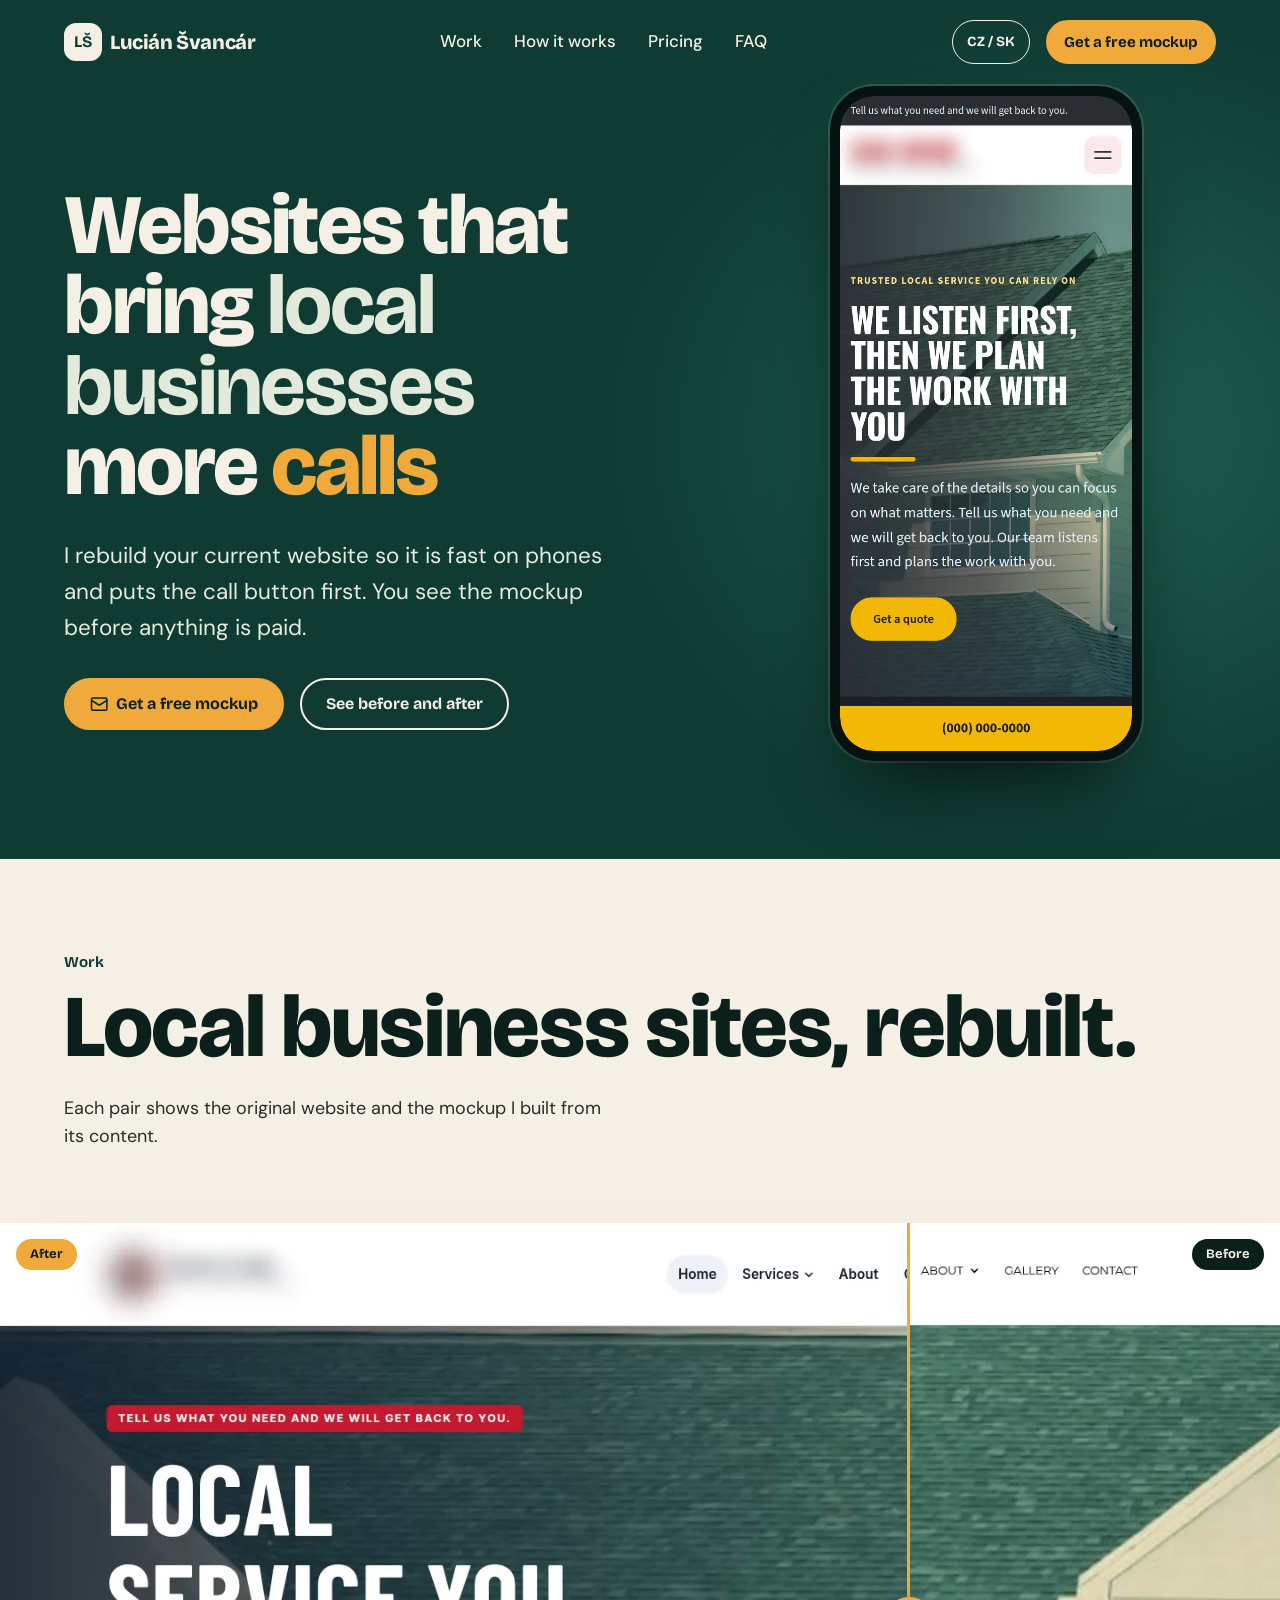
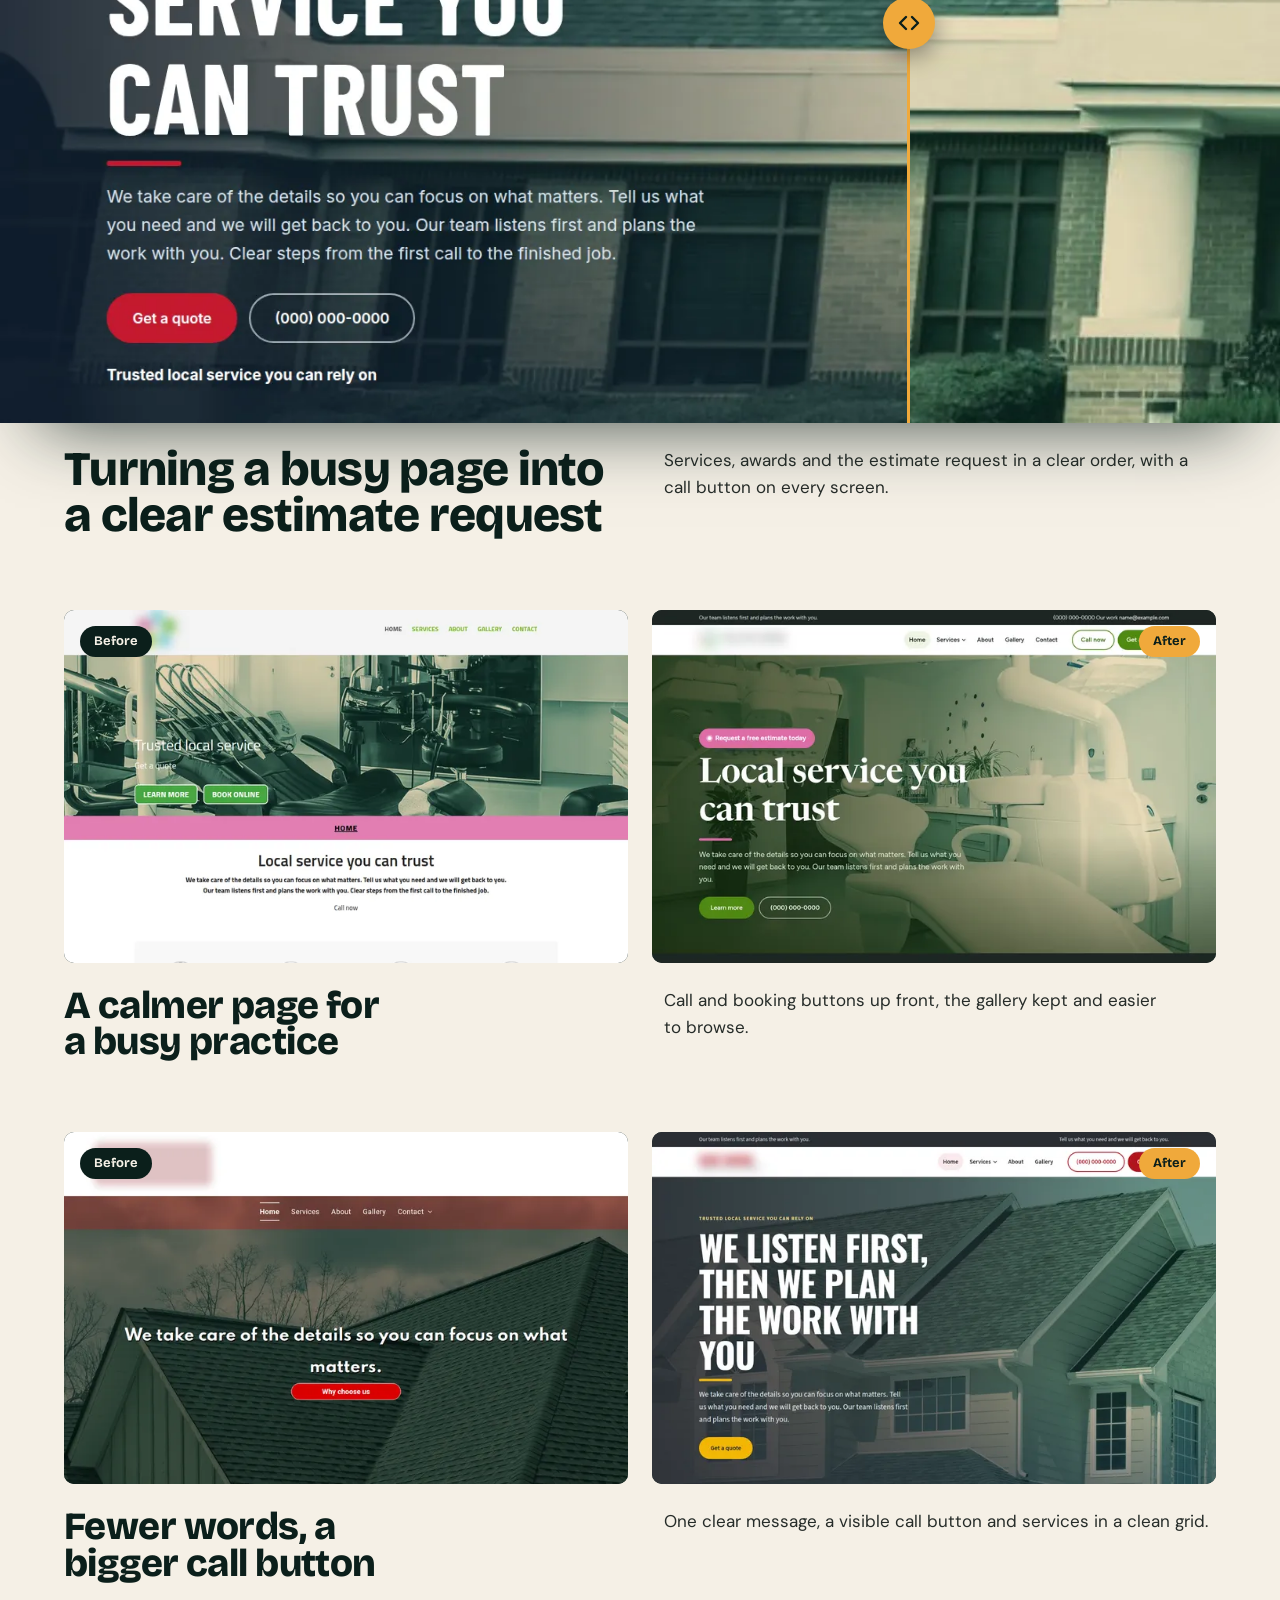
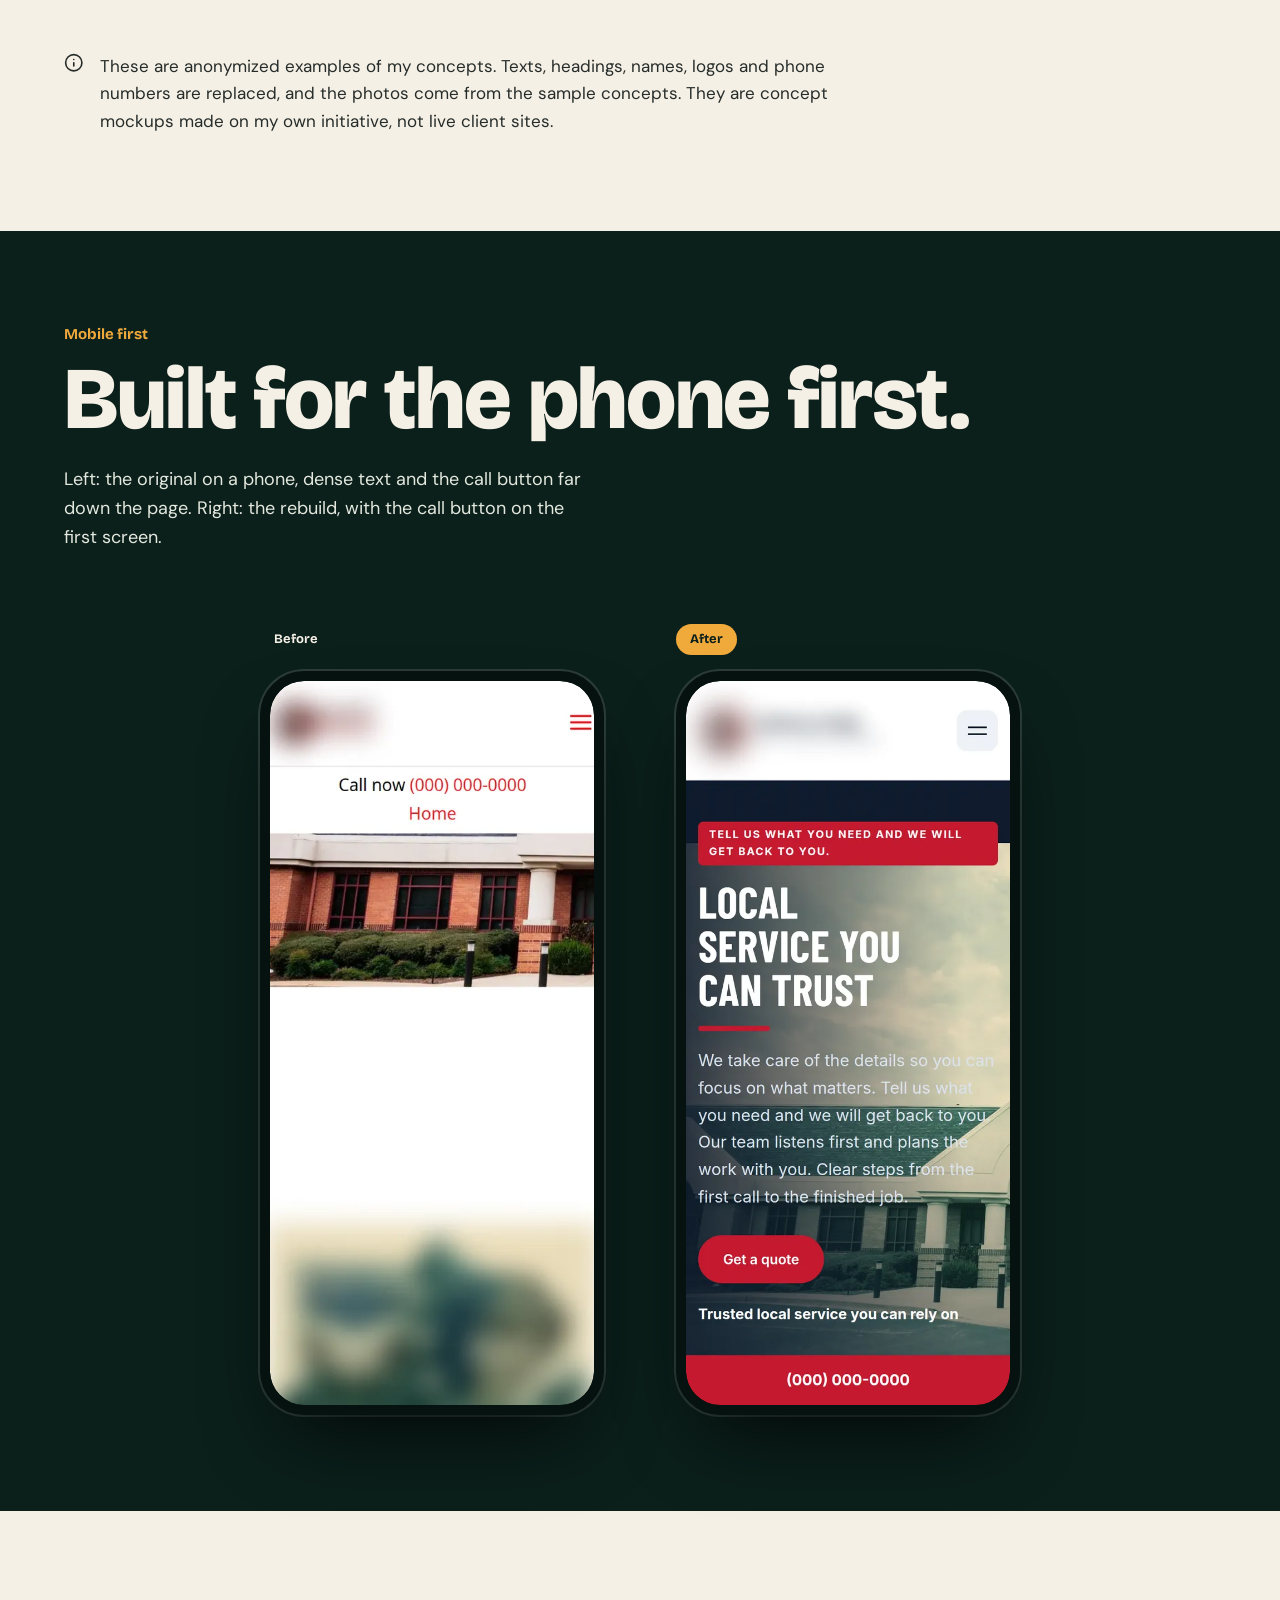
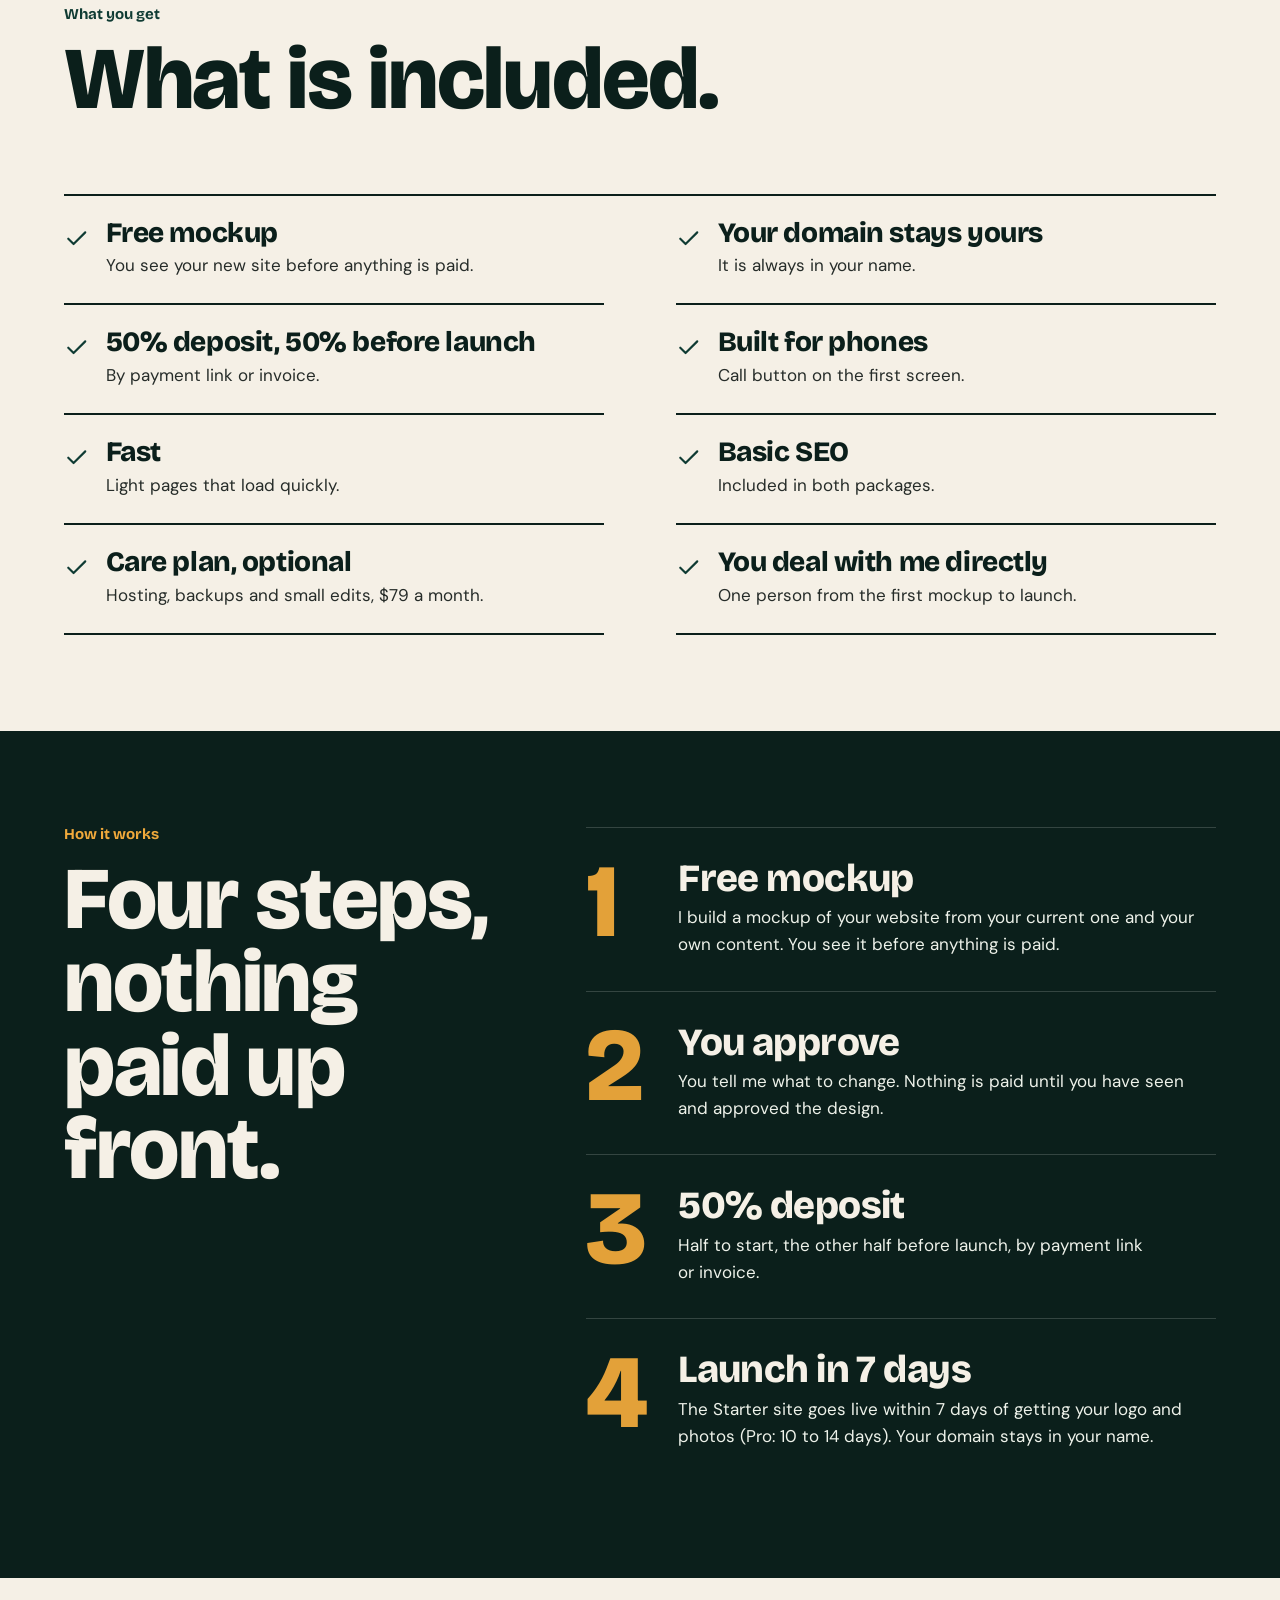
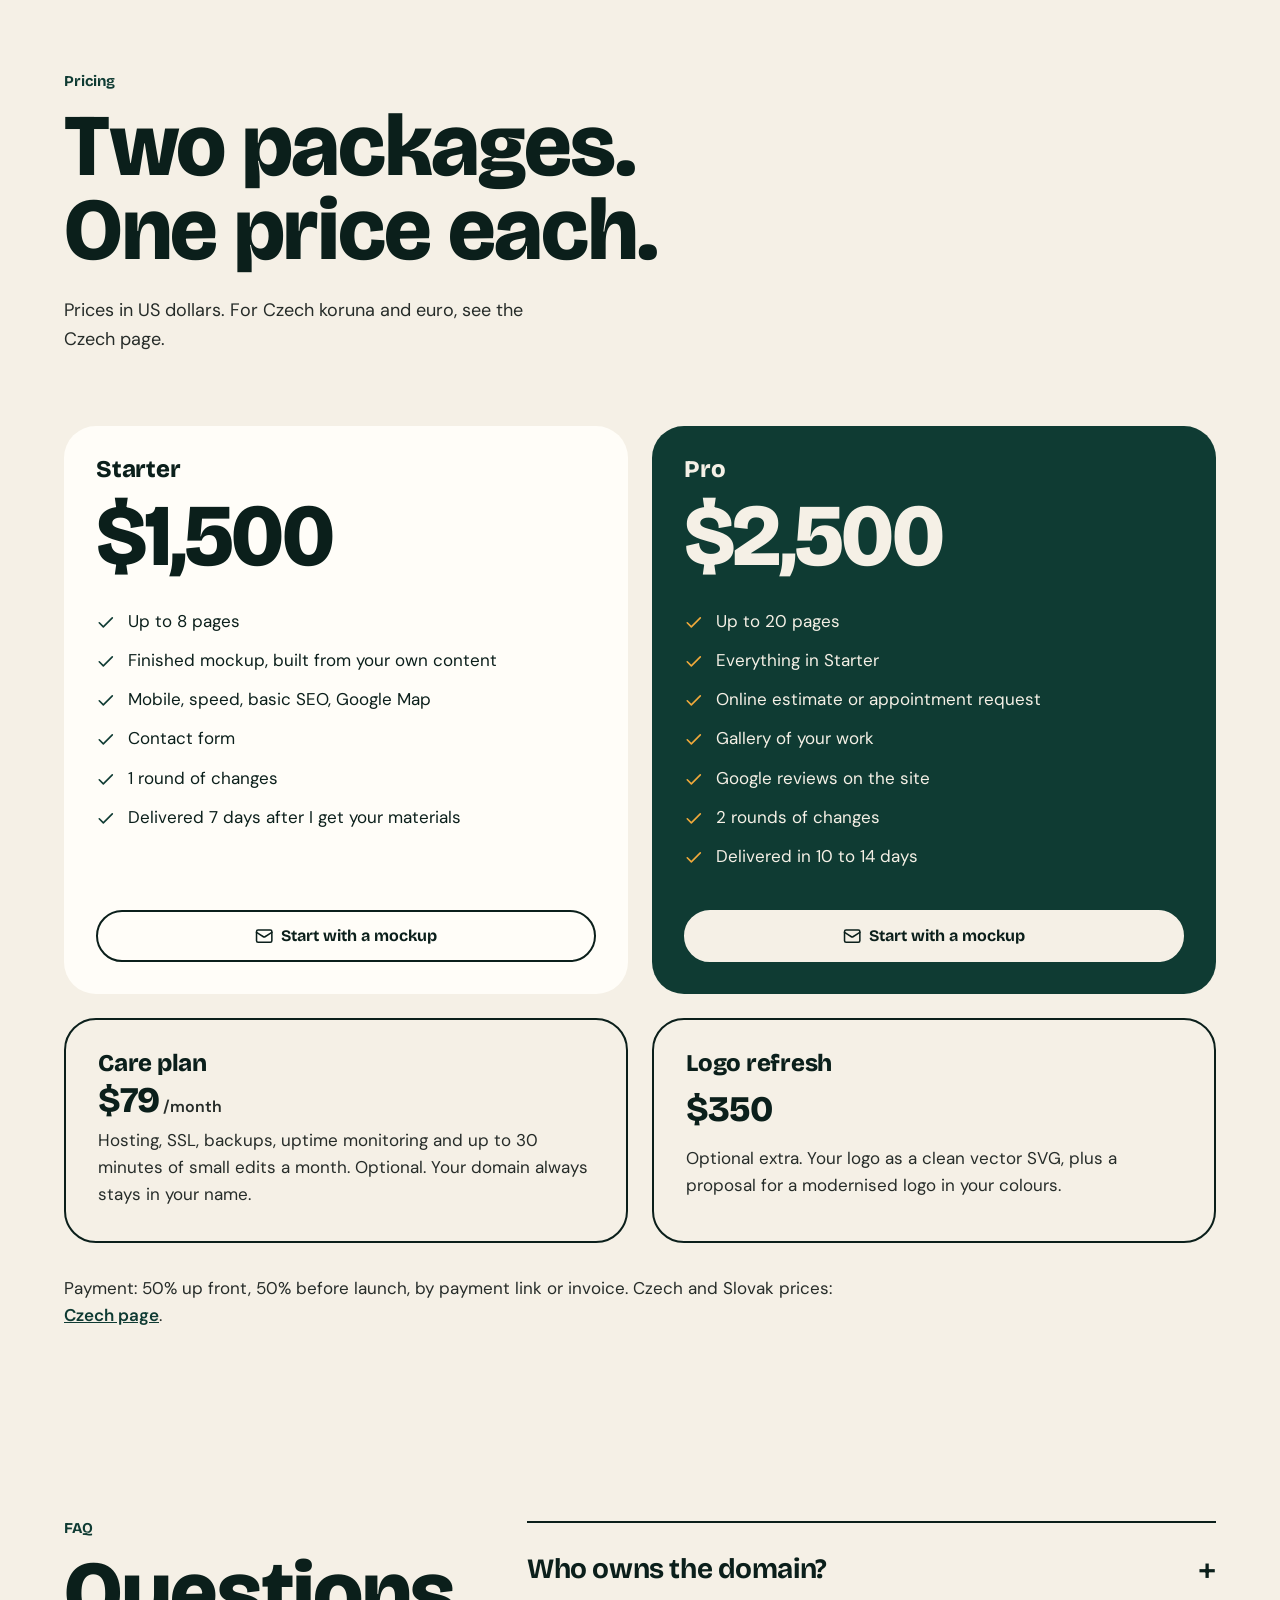
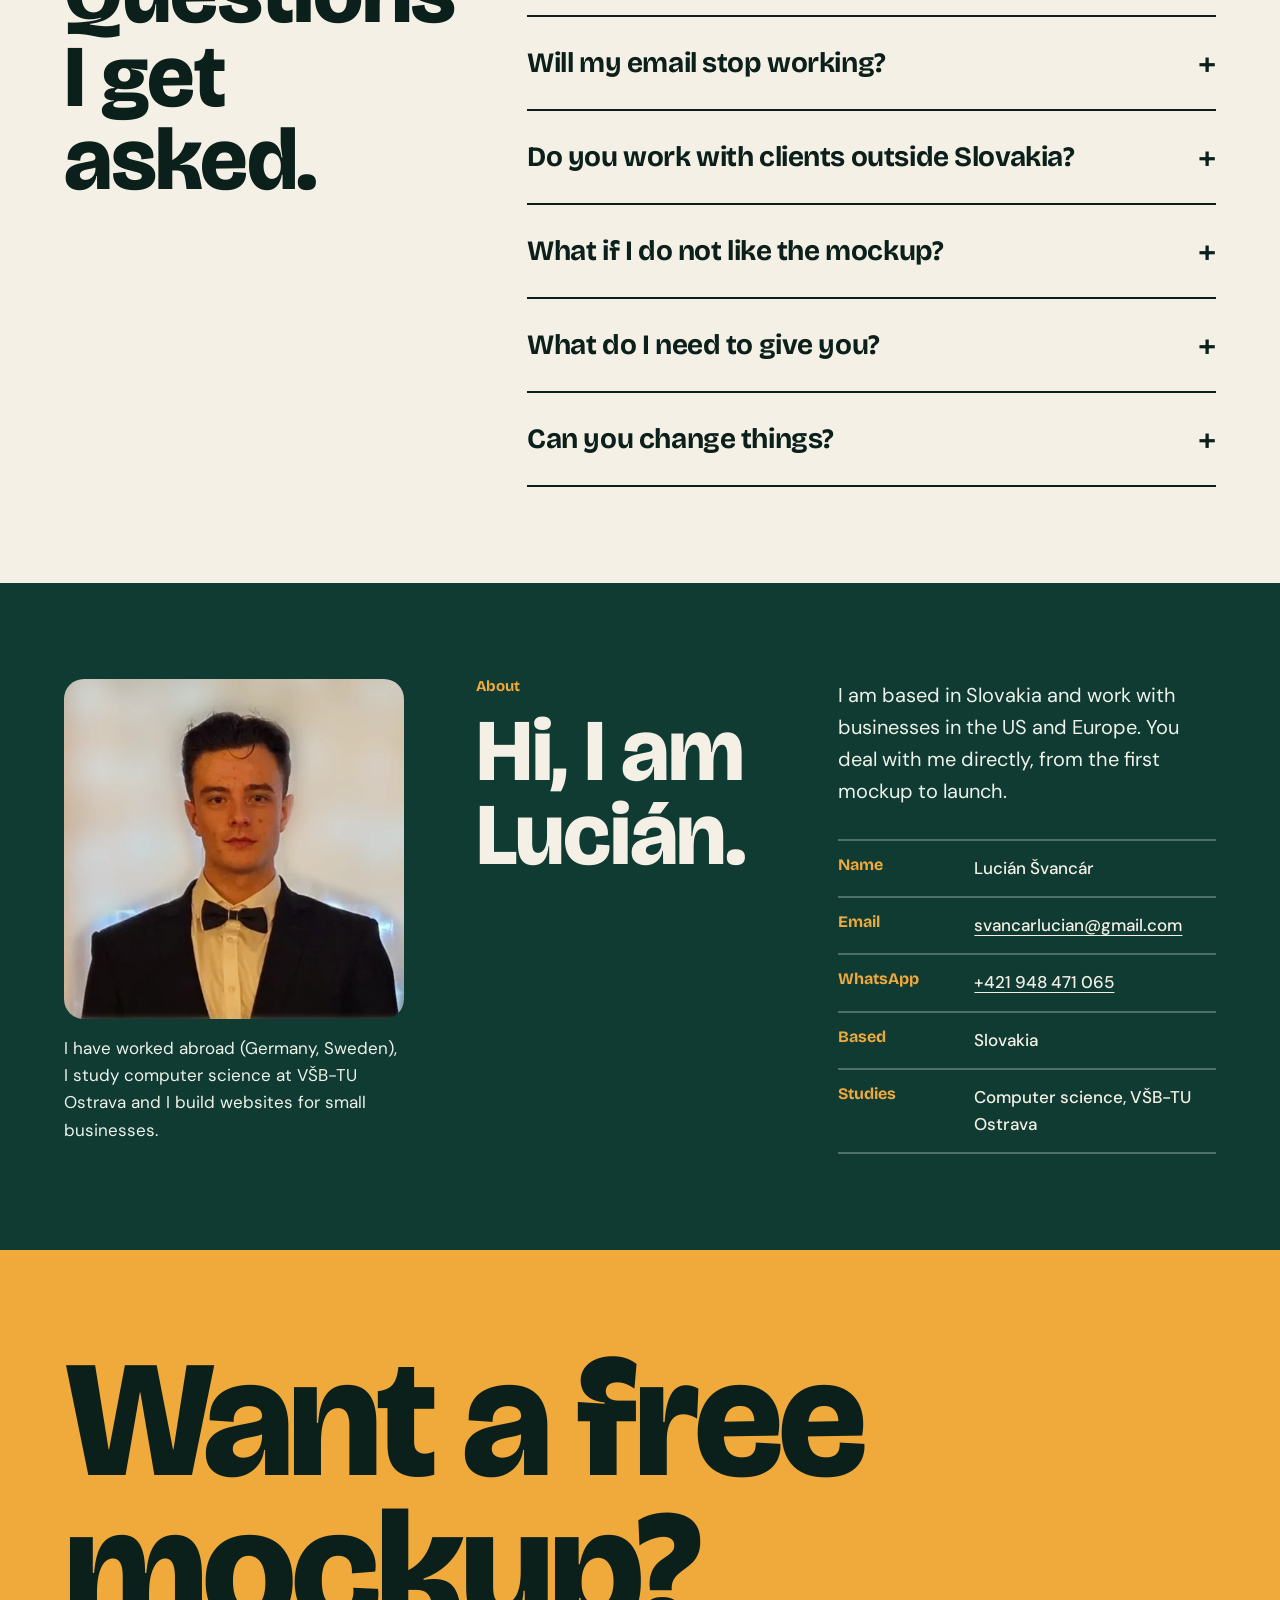
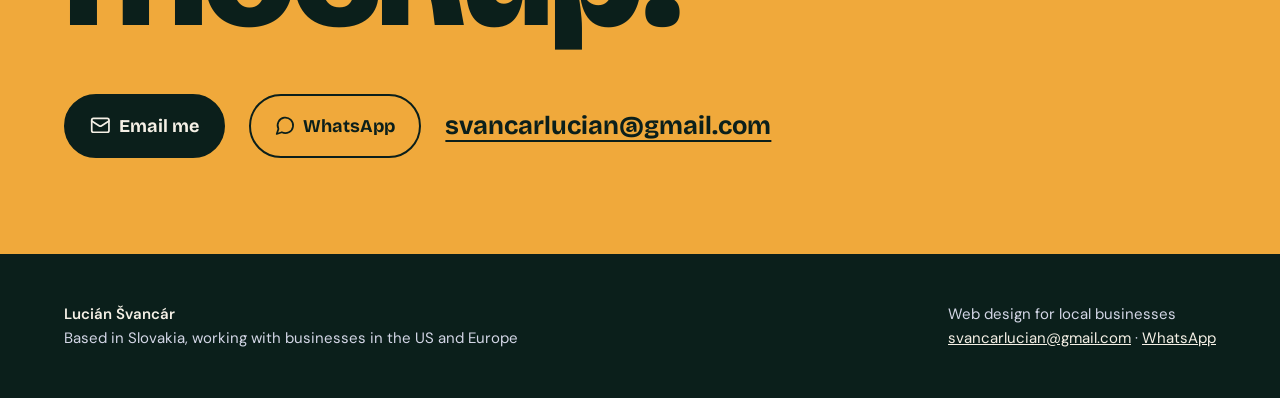
==== index.html @ 47bcdbd2 "Lucian Svancar: web design for local businesses" ====
<!doctype html>
<html lang="en" class="nojs">
<head>
<meta charset="utf-8">
<meta name="viewport" content="width=device-width,initial-scale=1">
<title>Lucián Švancár | Websites that bring local businesses more calls</title>
<meta name="description" content="Web design for local businesses. Free mockup first, you approve it, 50% deposit, launch in 7 days. Starter from $1,500.">
<meta name="robots" content="index,follow,max-image-preview:large">
<link rel="canonical" href="https://luciansvancar.github.io/">
<link rel="alternate" hreflang="en" href="https://luciansvancar.github.io/">
<link rel="alternate" hreflang="cs" href="https://luciansvancar.github.io/cz/">
<link rel="alternate" hreflang="x-default" href="https://luciansvancar.github.io/">
<meta property="og:type" content="website">
<meta property="og:title" content="Lucián Švancár | Websites that bring local businesses more calls">
<meta property="og:description" content="Web design for local businesses. Free mockup first, you approve it, 50% deposit, launch in 7 days. Starter from $1,500.">
<meta property="og:url" content="https://luciansvancar.github.io/">
<meta property="og:image" content="https://luciansvancar.github.io/img/og.png">
<meta property="og:locale" content="en_US">
<meta name="twitter:card" content="summary_large_image">
<meta name="theme-color" content="#0f3b33">
<link rel="icon" href="favicon.svg" type="image/svg+xml">
<link rel="preload" href="fonts/brico-latin.woff2" as="font" type="font/woff2" crossorigin>
<link rel="stylesheet" href="css/style.css">
<script type="application/ld+json">{"@context":"https://schema.org","@type":"ProfessionalService","name":"Lucián Švancár, web design","url":"https://luciansvancar.github.io/","email":"svancarlucian@gmail.com","description":"Web design for local businesses","areaServed":["US","Europe"],"founder":{"@type":"Person","name":"Lucián Švancár"}}</script>
<script>document.documentElement.classList.remove('nojs')</script>
</head>
<body>
<a class="skip" href="#main">Skip to content</a>
<header class="hd"><div class="wrap">
<a class="brand" href="./"><b aria-hidden="true">LŠ</b><span>Lucián Švancár</span></a>
<nav class="nav" aria-label="Main"><a href="#work">Work</a><a href="#how">How it works</a><a href="#pricing">Pricing</a><a href="#faq">FAQ</a></nav>
<div class="hd-r"><a class="lang" href="cz/" hreflang="cs" lang="cs">CZ / SK</a><a class="btn sm" href="mailto:svancarlucian@gmail.com?subject=Free%20website%20mockup">Get a free mockup</a><button class="burger" type="button" aria-expanded="false" aria-controls="mnav" aria-label="Menu"><svg class="i" viewBox="0 0 24 24" aria-hidden="true"><path d="M4 6h16M4 12h16M4 18h16"/></svg></button></div>
</div><div class="mnav" id="mnav"><a href="#work">Work</a><a href="#how">How it works</a><a href="#pricing">Pricing</a><a href="#faq">FAQ</a><a href="mailto:svancarlucian@gmail.com?subject=Free%20website%20mockup">Get a free mockup</a></div></header>
<main id="main">
<section class="hero"><div class="wrap hero-g"><div class="hl">
<h1>Websites that bring <span class="sm">local businesses</span> more <span class="c">calls</span></h1>
<p class="lede">I rebuild your current website so it is fast on phones and puts the call button first. You see the mockup before anything is paid.</p>
<div class="cta"><a class="btn" href="mailto:svancarlucian@gmail.com?subject=Free%20website%20mockup"><svg class="i" viewBox="0 0 24 24" aria-hidden="true"><rect width="20" height="16" x="2" y="4" rx="2"/><path d="m22 7-8.97 5.7a1.94 1.94 0 0 1-2.06 0L2 7"/></svg>Get a free mockup</a><a class="lnk" href="#work">See before and after</a></div>
</div><div class="hp"><div class="phone hero-ph"><img src="img/m-roof2-after.webp" width="600" height="1298" alt="Anonymized phone screenshot of a roofing company website"></div></div>
</div></section>
<section id="work"><div class="wrap">
<div class="sec-h rv"><div><span class="kick">Work</span><h2>Local business sites, rebuilt.</h2></div><p>Each pair shows the original website and the mockup I built from its content.</p></div>
<div class="bigcase rv"><div class="cmp" style="--p:71%"><div class="cmp-i cmp-b"><span class="tag">Before</span><img src="img/roof1-before-700.webp" srcset="img/roof1-before-700.webp 720w,img/roof1-before.webp 1440w" sizes="100vw" width="1440" height="900" alt="Before and after, local roofing company (anonymized)" loading="lazy" decoding="async"></div><div class="cmp-i cmp-a"><span class="tag t2">After</span><img src="img/roof1-after-700.webp" srcset="img/roof1-after-700.webp 720w,img/roof1-after.webp 1440w" sizes="100vw" width="1440" height="900" alt="Before and after, local roofing company (anonymized)" loading="lazy" decoding="async"></div><div class="cmp-h" aria-hidden="true"><span><svg viewBox="0 0 24 24"><path d="m9 6-6 6 6 6M15 6l6 6-6 6"/></svg></span></div><input class="cmp-r" type="range" min="0" max="100" value="71" aria-label="Drag to compare before and after"></div><div class="wrap"><div class="cap"><h3>Turning a busy page into a clear estimate request</h3><p>Services, awards and the estimate request in a clear order, with a call button on every screen.</p></div></div></div><div class="smalls"><article class="sm-c rv"><div class="duo"><figure><span class="tag">Before</span><img src="img/dental-before-700.webp" srcset="img/dental-before-700.webp 720w,img/dental-before.webp 1440w" sizes="(min-width:900px) 45vw,100vw" width="1440" height="900" alt="Before and after, local dental practice (anonymized)" loading="lazy" decoding="async"></figure><figure><span class="tag t2">After</span><img src="img/dental-after-700.webp" srcset="img/dental-after-700.webp 720w,img/dental-after.webp 1440w" sizes="(min-width:900px) 45vw,100vw" width="1440" height="900" alt="Before and after, local dental practice (anonymized)" loading="lazy" decoding="async"></figure></div><div class="cap"><h3>A calmer page for a busy practice</h3><p>Call and booking buttons up front, the gallery kept and easier to browse.</p></div></article><article class="sm-c rv"><div class="duo"><figure><span class="tag">Before</span><img src="img/roof2-before-700.webp" srcset="img/roof2-before-700.webp 720w,img/roof2-before.webp 1440w" sizes="(min-width:900px) 45vw,100vw" width="1440" height="900" alt="Before and after, local roofing company (anonymized)" loading="lazy" decoding="async"></figure><figure><span class="tag t2">After</span><img src="img/roof2-after-700.webp" srcset="img/roof2-after-700.webp 720w,img/roof2-after.webp 1440w" sizes="(min-width:900px) 45vw,100vw" width="1440" height="900" alt="Before and after, local roofing company (anonymized)" loading="lazy" decoding="async"></figure></div><div class="cap"><h3>Fewer words, a bigger call button</h3><p>One clear message, a visible call button and services in a clean grid.</p></div></article></div>
<p class="note rv"><svg class="i" viewBox="0 0 24 24" aria-hidden="true"><circle cx="12" cy="12" r="10"/><path d="M12 16v-4M12 8h.01"/></svg><span>These are anonymized examples of my concepts. Texts, headings, names, logos and phone numbers are replaced, and the photos come from the sample concepts. They are concept mockups made on my own initiative, not live client sites.</span></p>
</div></section>
<section id="mobile" class="dark mf"><div class="wrap"><div class="sec-h rv"><div><span class="kick">Mobile first</span><h2>Built for the phone first.</h2></div><p>Left: the original on a phone, dense text and the call button far down the page. Right: the rebuild, with the call button on the first screen.</p></div><div class="phones rv"><figure class="phone-w"><span class="tag">Before</span><div class="phone"><img src="img/m-roof1-before.webp" width="600" height="1298" alt="Anonymized phone screenshot of a roofing company website" loading="lazy" decoding="async"></div></figure><figure class="phone-w"><span class="tag t2">After</span><div class="phone"><img src="img/m-roof1-after.webp" width="600" height="1298" alt="Anonymized phone screenshot of a roofing company website" loading="lazy" decoding="async"></div></figure></div></div></section>
<section id="get"><div class="wrap"><div class="sec-h rv"><div><span class="kick">What you get</span><h2>What is included.</h2></div></div><ul class="gets"><li class="rv"><svg class="i" viewBox="0 0 24 24" aria-hidden="true"><path d="M20 6 9 17l-5-5"/></svg><div><h3>Free mockup</h3><p>You see your new site before anything is paid.</p></div></li><li class="rv"><svg class="i" viewBox="0 0 24 24" aria-hidden="true"><path d="M20 6 9 17l-5-5"/></svg><div><h3>Your domain stays yours</h3><p>It is always in your name.</p></div></li><li class="rv"><svg class="i" viewBox="0 0 24 24" aria-hidden="true"><path d="M20 6 9 17l-5-5"/></svg><div><h3>50% deposit, 50% before launch</h3><p>By payment link or invoice.</p></div></li><li class="rv"><svg class="i" viewBox="0 0 24 24" aria-hidden="true"><path d="M20 6 9 17l-5-5"/></svg><div><h3>Built for phones</h3><p>Call button on the first screen.</p></div></li><li class="rv"><svg class="i" viewBox="0 0 24 24" aria-hidden="true"><path d="M20 6 9 17l-5-5"/></svg><div><h3>Fast</h3><p>Light pages that load quickly.</p></div></li><li class="rv"><svg class="i" viewBox="0 0 24 24" aria-hidden="true"><path d="M20 6 9 17l-5-5"/></svg><div><h3>Basic SEO</h3><p>Included in both packages.</p></div></li><li class="rv"><svg class="i" viewBox="0 0 24 24" aria-hidden="true"><path d="M20 6 9 17l-5-5"/></svg><div><h3>Care plan, optional</h3><p>Hosting, backups and small edits, $79 a month.</p></div></li><li class="rv"><svg class="i" viewBox="0 0 24 24" aria-hidden="true"><path d="M20 6 9 17l-5-5"/></svg><div><h3>You deal with me directly</h3><p>One person from the first mockup to launch.</p></div></li></ul></div></section>
<section id="how" class="dark"><div class="wrap steps">
<div class="stl rv"><span class="kick">How it works</span><h2>Four steps, nothing paid up front.</h2></div>
<ol style="list-style:none;margin:0;padding:0"><li class="step rv"><span class="nn" aria-hidden="true">1</span><div><h3>Free mockup</h3><p>I build a mockup of your website from your current one and your own content. You see it before anything is paid.</p></div></li><li class="step rv"><span class="nn" aria-hidden="true">2</span><div><h3>You approve</h3><p>You tell me what to change. Nothing is paid until you have seen and approved the design.</p></div></li><li class="step rv"><span class="nn" aria-hidden="true">3</span><div><h3>50% deposit</h3><p>Half to start, the other half before launch, by payment link or invoice.</p></div></li><li class="step rv"><span class="nn" aria-hidden="true">4</span><div><h3>Launch in 7 days</h3><p>The Starter site goes live within 7 days of getting your logo and photos (Pro: 10 to 14 days). Your domain stays in your name.</p></div></li></ol>
</div></section>
<section id="pricing"><div class="wrap">
<div class="sec-h rv"><div><span class="kick">Pricing</span><h2>Two packages. One price each.</h2></div><p>Prices in US dollars. For Czech koruna and euro, see the Czech page.</p></div>
<div class="plans"><div class="plan rv"><h3>Starter</h3><div class="price">$1,500</div><ul><li><svg class="i" viewBox="0 0 24 24" aria-hidden="true"><path d="M20 6 9 17l-5-5"/></svg><span>Up to 8 pages</span></li><li><svg class="i" viewBox="0 0 24 24" aria-hidden="true"><path d="M20 6 9 17l-5-5"/></svg><span>Finished mockup, built from your own content</span></li><li><svg class="i" viewBox="0 0 24 24" aria-hidden="true"><path d="M20 6 9 17l-5-5"/></svg><span>Mobile, speed, basic SEO, Google Map</span></li><li><svg class="i" viewBox="0 0 24 24" aria-hidden="true"><path d="M20 6 9 17l-5-5"/></svg><span>Contact form</span></li><li><svg class="i" viewBox="0 0 24 24" aria-hidden="true"><path d="M20 6 9 17l-5-5"/></svg><span>1 round of changes</span></li><li><svg class="i" viewBox="0 0 24 24" aria-hidden="true"><path d="M20 6 9 17l-5-5"/></svg><span>Delivered 7 days after I get your materials</span></li></ul><a class="btn ghost" href="mailto:svancarlucian@gmail.com?subject=Free%20website%20mockup"><svg class="i" viewBox="0 0 24 24" aria-hidden="true"><rect width="20" height="16" x="2" y="4" rx="2"/><path d="m22 7-8.97 5.7a1.94 1.94 0 0 1-2.06 0L2 7"/></svg>Start with a mockup</a></div><div class="plan pro rv"><h3>Pro</h3><div class="price">$2,500</div><ul><li><svg class="i" viewBox="0 0 24 24" aria-hidden="true"><path d="M20 6 9 17l-5-5"/></svg><span>Up to 20 pages</span></li><li><svg class="i" viewBox="0 0 24 24" aria-hidden="true"><path d="M20 6 9 17l-5-5"/></svg><span>Everything in Starter</span></li><li><svg class="i" viewBox="0 0 24 24" aria-hidden="true"><path d="M20 6 9 17l-5-5"/></svg><span>Online estimate or appointment request</span></li><li><svg class="i" viewBox="0 0 24 24" aria-hidden="true"><path d="M20 6 9 17l-5-5"/></svg><span>Gallery of your work</span></li><li><svg class="i" viewBox="0 0 24 24" aria-hidden="true"><path d="M20 6 9 17l-5-5"/></svg><span>Google reviews on the site</span></li><li><svg class="i" viewBox="0 0 24 24" aria-hidden="true"><path d="M20 6 9 17l-5-5"/></svg><span>2 rounds of changes</span></li><li><svg class="i" viewBox="0 0 24 24" aria-hidden="true"><path d="M20 6 9 17l-5-5"/></svg><span>Delivered in 10 to 14 days</span></li></ul><a class="btn" href="mailto:svancarlucian@gmail.com?subject=Free%20website%20mockup"><svg class="i" viewBox="0 0 24 24" aria-hidden="true"><rect width="20" height="16" x="2" y="4" rx="2"/><path d="m22 7-8.97 5.7a1.94 1.94 0 0 1-2.06 0L2 7"/></svg>Start with a mockup</a></div></div>
<div class="also"><div class="add rv"><h3>Care plan</h3><div class="p">$79<small style="font:600 1rem var(--f-b);letter-spacing:0;color:var(--mute)"> /month</small></div><p>Hosting, SSL, backups, uptime monitoring and up to 30 minutes of small edits a month. Optional. Your domain always stays in your name.</p></div><div class="add rv"><h3>Logo refresh</h3><div class="p">$350<small style="font:600 1rem var(--f-b);letter-spacing:0;color:var(--mute)"> </small></div><p>Optional extra. Your logo as a clean vector SVG, plus a proposal for a modernised logo in your colours.</p></div></div>
<p class="pay">Payment: 50% up front, 50% before launch, by payment link or invoice. Czech and Slovak prices: <a href="https://luciansvancar.github.io/cz/">Czech page</a>.</p>
</div></section>
<section id="faq"><div class="wrap faq">
<div class="rv"><span class="kick">FAQ</span><h2>Questions I get asked.</h2></div>
<div class="rv"><details><summary>Who owns the domain?</summary><p>You do. The domain always stays in your name. I only point it to the new site when you approve.</p></details><details><summary>Will my email stop working?</summary><p>No. I only point the website part of your domain to the new site, so email is not affected. If you already pay for hosting, you can cancel it after launch, or I can host the site for you in the care plan.</p></details><details><summary>Do you work with clients outside Slovakia?</summary><p>Yes. Everything runs by email and a payment link, so the country does not matter. Prices are in US dollars on this page, Czech koruna and euro on the Czech page.</p></details><details><summary>What if I do not like the mockup?</summary><p>Then you pay nothing. The mockup is free, and no money changes hands until you have seen and approved the design.</p></details><details><summary>What do I need to give you?</summary><p>Your logo in the best quality you have, photos of your work or team, and who manages your domain. I never ask for passwords by email.</p></details><details><summary>Can you change things?</summary><p>Yes. Changes are included before launch: 1 round in Starter, 2 in Pro. I collect them in one email.</p></details></div>
</div></section>
<section class="about"><div class="wrap"><figure class="photo on rv"><img src="img/lucian.webp" width="480" height="480" alt="Lucián Švancár" loading="lazy" decoding="async"><figcaption>I have worked abroad (Germany, Sweden), I study computer science at VŠB-TU Ostrava and I build websites for small businesses.</figcaption></figure><div class="rv"><span class="kick">About</span><h2>Hi, I am Lucián.</h2></div><div class="rv"><p>I am based in Slovakia and work with businesses in the US and Europe. You deal with me directly, from the first mockup to launch.</p><dl class="facts"><div><dt>Name</dt><dd>Lucián Švancár</dd></div><div><dt>Email</dt><dd><a href="mailto:svancarlucian@gmail.com">svancarlucian@gmail.com</a></dd></div><div><dt>WhatsApp</dt><dd><a href="https://wa.me/421948471065">+421 948 471 065</a></dd></div><div><dt>Based</dt><dd>Slovakia</dd></div><div><dt>Studies</dt><dd>Computer science, VŠB-TU Ostrava</dd></div></dl></div></div></section>
<section class="contact" id="contact"><div class="wrap"><h2>Want a free mockup?</h2><div class="row"><a class="btn" href="mailto:svancarlucian@gmail.com?subject=Free%20website%20mockup"><svg class="i" viewBox="0 0 24 24" aria-hidden="true"><rect width="20" height="16" x="2" y="4" rx="2"/><path d="m22 7-8.97 5.7a1.94 1.94 0 0 1-2.06 0L2 7"/></svg>Email me</a><a class="btn wa" href="https://wa.me/421948471065"><svg class="i" viewBox="0 0 24 24" aria-hidden="true"><path d="M7.9 20A9 9 0 1 0 4 16.1L2 22Z"/></svg>WhatsApp</a><a class="em" href="mailto:svancarlucian@gmail.com">svancarlucian@gmail.com</a></div></div></section>
</main>
<footer class="ft"><div class="wrap"><address><strong style="color:var(--paper)">Lucián Švancár</strong><br>Based in Slovakia, working with businesses in the US and Europe</address><p>Web design for local businesses<br><a href="mailto:svancarlucian@gmail.com">svancarlucian@gmail.com</a> · <a href="https://wa.me/421948471065">WhatsApp</a></p></div></footer>
<a class="sticky" href="mailto:svancarlucian@gmail.com?subject=Free%20website%20mockup"><svg class="i" viewBox="0 0 24 24" aria-hidden="true"><rect width="20" height="16" x="2" y="4" rx="2"/><path d="m22 7-8.97 5.7a1.94 1.94 0 0 1-2.06 0L2 7"/></svg>Get a free mockup</a>
<script src="js/main.js" defer></script>
</body></html>
---- css/style.css ----
@font-face{font-family:"Bricolage Grotesque";font-weight:600 800;font-display:swap;src:url(../fonts/brico-latin.woff2) format("woff2");unicode-range:U+0000-00FF,U+0131,U+0152-0153,U+02BB-02BC,U+02C6,U+02DA,U+02DC,U+2000-206F,U+20AC,U+2122,U+2191,U+2193,U+2212,U+2215,U+FEFF,U+FFFD}
@font-face{font-family:"Bricolage Grotesque";font-weight:600 800;font-display:swap;src:url(../fonts/brico-ext.woff2) format("woff2");unicode-range:U+0100-02BA,U+02BD-02C5,U+02C7-02CC,U+02CE-02D7,U+02DD-02FF,U+0304,U+0308,U+0329,U+1D00-1DBF,U+1E00-1E9F,U+1EF2-1EFF,U+2020,U+20A0-20AB,U+20AD-20C4,U+2113,U+2C60-2C7F,U+A720-A7FF}
@font-face{font-family:"DM Sans";font-weight:400 600;font-display:swap;src:url(../fonts/dm-latin.woff2) format("woff2");unicode-range:U+0000-00FF,U+0131,U+0152-0153,U+02BB-02BC,U+02C6,U+02DA,U+02DC,U+2000-206F,U+20AC,U+2122,U+2191,U+2193,U+2212,U+2215,U+FEFF,U+FFFD}
@font-face{font-family:"DM Sans";font-weight:400 600;font-display:swap;src:url(../fonts/dm-ext.woff2) format("woff2");unicode-range:U+0100-02BA,U+02BD-02C5,U+02C7-02CC,U+02CE-02D7,U+02DD-02FF,U+0304,U+0308,U+0329,U+1D00-1DBF,U+1E00-1E9F,U+1EF2-1EFF,U+2020,U+20A0-20AB,U+20AD-20C4,U+2113,U+2C60-2C7F,U+A720-A7FF}

:root{
  --ink:#0b1f1b;--ink-2:#123029;--blue:#0f3b33;--blue-d:#0a2a24;--paper:#f5f0e6;--white:#fffdf8;--coral:#f0a93b;--mist:#e2eadc;--mute:#262c29;
  --s1:4px;--s2:8px;--s3:16px;--s4:24px;--s5:32px;--s6:48px;--s7:72px;--s8:96px;
  --r1:10px;--r2:20px;--r3:32px;
  --f-d:"Bricolage Grotesque",ui-sans-serif,sans-serif;--f-b:"DM Sans",ui-sans-serif,sans-serif;
  --ease:cubic-bezier(.22,1,.36,1);--t:240ms;
  --pad:clamp(20px,5vw,72px);
}
*,*::before,*::after{box-sizing:border-box}
html{scroll-behavior:smooth;-webkit-text-size-adjust:100%}
body{margin:0;font:400 1.0625rem/1.6 var(--f-b);color:var(--ink);background:var(--paper);overflow-x:hidden}
img{display:block;max-width:100%;height:auto}
a{color:inherit}
h1,h2,h3{font-family:var(--f-d);font-weight:800;line-height:.95;letter-spacing:-.015em;margin:0;text-wrap:balance}
p{margin:0;text-wrap:pretty}
.wrap{padding-inline:var(--pad);max-width:1480px;margin-inline:auto}
.sr{position:absolute;width:1px;height:1px;overflow:hidden;clip:rect(0 0 0 0);white-space:nowrap}
.skip{position:absolute;left:var(--s3);top:-60px;background:var(--ink);color:var(--paper);padding:var(--s3);border-radius:var(--r1);z-index:99}
.skip:focus{top:var(--s3)}
:focus-visible{outline:3px solid var(--coral);outline-offset:3px}
svg.i{width:1.15em;height:1.15em;stroke:currentColor;fill:none;stroke-width:2;stroke-linecap:round;stroke-linejoin:round;flex:none}

/* buttons */
.btn{display:inline-flex;align-items:center;gap:var(--s2);min-height:52px;padding:0 var(--s4);border-radius:999px;font:700 1rem/1 var(--f-d);text-decoration:none;background:var(--coral);color:var(--ink);border:2px solid var(--coral);transition:transform var(--t) var(--ease),background var(--t),color var(--t)}
.btn:hover{transform:translateY(-3px)}
.btn:active{transform:translateY(0) scale(.98)}
.btn.ghost{background:transparent;color:inherit;border-color:currentColor}
.btn.sm{min-height:44px;padding:0 var(--s3);font-size:.9375rem}

/* header */
.hd{position:absolute;inset:0 0 auto;z-index:20;color:var(--paper)}
.hd .wrap{display:flex;align-items:center;justify-content:space-between;min-height:84px;gap:var(--s3)}
.brand{font:800 1.25rem/1 var(--f-d);text-decoration:none;letter-spacing:-.02em;display:flex;align-items:center;gap:var(--s2)}
.brand b{display:grid;place-items:center;width:38px;height:38px;border-radius:12px;background:var(--paper);color:var(--blue);font-size:1rem}
.nav{display:none;gap:var(--s5);align-items:center}
.nav a{text-decoration:none;font-weight:500;padding:var(--s2) 0;position:relative}
.nav a::after{content:"";position:absolute;left:0;right:0;bottom:2px;height:2px;background:currentColor;transform:scaleX(0);transform-origin:left;transition:transform var(--t) var(--ease)}
.nav a:hover::after{transform:scaleX(1)}
.hd-r{display:flex;align-items:center;gap:var(--s3)}
.lang{min-width:64px;justify-content:center;font:700 .875rem/1 var(--f-d);text-decoration:none;border:1.5px solid currentColor;border-radius:999px;padding:11px 14px;min-height:44px;display:inline-flex;align-items:center}
.burger{display:inline-grid;place-items:center;width:44px;height:44px;border-radius:50%;border:1.5px solid currentColor;background:none;color:inherit;cursor:pointer}
.mnav{display:none;position:absolute;top:76px;left:var(--pad);right:var(--pad);background:var(--ink);color:var(--paper);border-radius:var(--r2);padding:var(--s3);flex-direction:column}
.mnav.open{display:flex}
.mnav a{padding:var(--s3);text-decoration:none;font:700 1.25rem var(--f-d);border-bottom:1px solid #ffffff22}
.mnav a:last-child{border:0}
.hd .btn.sm{display:none}
@media(min-width:900px){.nav{display:flex}.burger,.mnav{display:none!important}.hd .btn.sm{display:inline-flex}}

/* hero */
.hero{position:relative;background:var(--blue);color:var(--paper);overflow:hidden;padding:150px 0 var(--s8);min-height:88svh;display:flex;align-items:center}
.hero::before{content:"";position:absolute;inset:0;background:radial-gradient(55% 70% at 85% 50%,#1f5f50 0,transparent 70%)}
.hero .wrap{position:relative;width:100%}
.hero-g{display:grid;gap:var(--s6);align-items:center}
.hp{display:block;height:min(340px,92vw);overflow:hidden;margin-top:var(--s2)}
.phone{position:relative;border:10px solid #06120f;border-radius:44px;background:#06120f;box-shadow:0 40px 80px -30px #000c,0 0 0 2px #ffffff22;overflow:hidden;aspect-ratio:600/1298}
.phone img{width:100%;height:100%;object-fit:cover;object-position:top;border-radius:34px}
.hero-ph{width:min(210px,62%);margin-inline:auto}
.hero-ph img{position:relative}
.pulse{position:absolute;left:50%;bottom:3.6%;width:0;height:0;pointer-events:none;z-index:3}
.pulse i{position:absolute;left:-55px;top:-55px;width:110px;height:110px;border-radius:50%;border:2px solid var(--coral);opacity:0;animation:pulse 3.6s ease-out infinite}
.pulse i:nth-child(2){animation-delay:1.2s}.pulse i:nth-child(3){animation-delay:2.4s}
@keyframes pulse{0%{transform:scale(.3);opacity:.95}100%{transform:scale(1.9);opacity:0}}
.lnk{font:700 1.0625rem/1 var(--f-d);color:var(--paper);text-decoration:underline;text-decoration-thickness:2px;text-underline-offset:6px;padding:var(--s3) 0;min-height:44px;display:inline-flex;align-items:center}
.hero{overflow:hidden}
@media(max-width:899px){.hero{padding-bottom:0;min-height:0}.hero-g{gap:var(--s5)}.pulse{display:none}}
@media(min-width:900px){.hero{padding:120px 0 64px}.hero-g{grid-template-columns:1.4fr 1fr}.hp{height:auto;overflow:visible;margin-top:0;transform:translateY(-34px)}.hero-ph{width:min(312px,100%)}.lnk{border:2px solid currentColor;border-radius:999px;text-decoration:none;padding:0 var(--s4);min-height:52px;font-size:1rem}.pulse{overflow:visible}}
.hero h1{font-size:clamp(2.7rem,10.5vw,7.6rem);line-height:.95;letter-spacing:-.025em;max-width:11ch}
.hero h1 .sm{color:var(--mist);font-weight:700}
.hero h1 .c{color:var(--coral)}
.hero .lede{font-size:clamp(1.125rem,2.3vw,1.4rem);max-width:36ch;color:#e6ecdf;margin-top:var(--s5)}
.hero .cta{display:flex;flex-wrap:wrap;gap:var(--s3);margin-top:var(--s5)}
@media(min-width:900px){.hero h1{max-width:11ch;font-size:clamp(3rem,6.6vw,6.6rem)}}

/* sections */
section{padding-block:var(--s8)}
.kick{font:700 .9375rem/1 var(--f-d);color:var(--blue);margin-bottom:var(--s3);display:block}
h2{font-size:clamp(2.4rem,7vw,5.5rem)}
.sec-h{display:grid;gap:var(--s4);margin-bottom:var(--s7)}
.sec-h p{max-width:46ch;color:var(--mute);font-size:1.125rem}

/* work */
.bigcase{margin-bottom:var(--s7)}
.cmp{position:relative;aspect-ratio:8/5;overflow:hidden;background:var(--ink);box-shadow:0 40px 70px -40px #0b1f1bcc;touch-action:pan-y;user-select:none}
@media(min-width:900px){.bigcase{width:100vw;margin-left:calc(50% - 50vw)}}
@media(max-width:899px){.cmp{border-radius:var(--r2)}}
.cmp-i{position:absolute;inset:0}
.cmp-i img{width:100%;height:100%;object-fit:cover;object-position:top}
.cmp-a{clip-path:inset(0 calc(100% - var(--p)) 0 0)}
.cmp .tag{left:auto;right:var(--s3)}.cmp .tag.t2{left:var(--s3);right:auto}
.cmp-h{position:absolute;top:0;bottom:0;left:var(--p);width:3px;margin-left:-1.5px;background:var(--coral);pointer-events:none}
.cmp-h span{position:absolute;top:50%;left:50%;width:52px;height:52px;margin:-26px;border-radius:50%;background:var(--coral);color:var(--ink);display:grid;place-items:center;box-shadow:0 8px 24px #0006}
.cmp-h svg{width:24px;height:24px;stroke:currentColor;fill:none;stroke-width:2.4;stroke-linecap:round;stroke-linejoin:round}
.cmp-r{position:absolute;inset:0;width:100%;height:100%;margin:0;opacity:0;cursor:ew-resize;-webkit-appearance:none;appearance:none}
.cmp:has(.cmp-r:focus-visible){outline:3px solid var(--coral);outline-offset:4px}
.tag{position:absolute;left:var(--s3);top:var(--s3);z-index:2;font:700 .8125rem/1 var(--f-d);padding:9px 14px;border-radius:999px;background:var(--ink);color:var(--paper)}
.tag.t2{background:var(--coral);color:var(--ink);left:auto;right:var(--s3)}
.cap{display:grid;gap:var(--s2);margin-top:var(--s4)}
.bigcase h3{font-size:clamp(1.8rem,4vw,3rem)}
.cap p,.sm-c p{color:var(--mute);max-width:52ch;font-size:1.0625rem}
.smalls{display:grid;gap:var(--s7)}
.duo{display:grid;gap:var(--s2);margin-bottom:var(--s4)}
.duo figure{margin:0;position:relative;aspect-ratio:8/5;border-radius:var(--r1);overflow:hidden;background:var(--ink)}
.duo img{width:100%;height:100%;object-fit:cover;object-position:top}
@media(min-width:900px){.duo{grid-template-columns:1fr 1fr;gap:var(--s4)}}
.sm-c h3{font-size:clamp(1.6rem,3vw,2.4rem)}
.note{margin-top:var(--s7);display:flex;gap:var(--s3);align-items:flex-start;color:var(--mute);font-size:1.0625rem;max-width:66ch}
@media(min-width:900px){.cap{grid-template-columns:1fr 1fr;gap:var(--s6);align-items:start}}

/* mobile first, gets */
.mf .sec-h p{color:#e3e8de}
.phones{display:grid;grid-template-columns:1fr 1fr;gap:var(--s4);max-width:760px;margin-inline:auto;align-items:start}
.phone-w{margin:0;position:relative}
.phone-w .tag{position:static;display:inline-block;margin-bottom:var(--s3)}
.phone-w .phone{width:100%}
.phone-w .phone img{object-position:top}
@media(min-width:900px){.phones{gap:var(--s7)}}
.gets{list-style:none;margin:0;padding:0;display:grid;gap:0;border-top:2px solid var(--ink)}
.gets li{display:flex;gap:var(--s3);padding:var(--s4) 0;border-bottom:2px solid var(--ink);align-items:flex-start}
.gets svg{margin-top:6px;color:var(--blue);width:1.5em;height:1.5em}
.gets h3{font-size:clamp(1.3rem,2.4vw,1.75rem);margin-bottom:6px}
.gets p{color:var(--mute);font-size:1.0625rem}
@media(min-width:900px){.gets{grid-template-columns:1fr 1fr;column-gap:var(--s7)}}

/* steps */
.dark{background:var(--ink);color:var(--paper)}
.dark .kick{color:var(--coral)}
.steps{display:grid;gap:var(--s7)}
.stl{position:relative}
.step{display:grid;grid-template-columns:auto 1fr;gap:var(--s4);padding-block:var(--s5);border-top:1px solid #ffffff2b;align-items:start}
.step .nn{opacity:.95;font:800 clamp(3.5rem,9vw,6.5rem)/.8 var(--f-d);color:var(--coral);-webkit-text-stroke:0;min-width:1.1ch;transition:color var(--t)}
.step:hover .nn{color:var(--paper)}
.step h3{font-size:clamp(1.6rem,3.5vw,2.4rem);margin-bottom:var(--s2)}
.step p{color:#eef2ea;max-width:44ch;font-size:1.0625rem}
@media(min-width:900px){.steps{grid-template-columns:5fr 7fr}.stl{position:sticky;top:var(--s7);align-self:start}}

/* pricing */
.plans{display:grid;gap:var(--s4)}
.plan{border-radius:var(--r3);padding:var(--s5);background:var(--white);position:relative;display:flex;flex-direction:column;gap:var(--s3)}
.plan.pro{background:var(--blue);color:var(--paper)}
.plan h3{font-size:1.5rem;letter-spacing:-.01em}
.price{font:800 clamp(3.5rem,9vw,5.5rem)/.9 var(--f-d);letter-spacing:-.03em}
.price small{font:600 1rem var(--f-b);letter-spacing:0;opacity:.7;margin-left:6px}
.plan ul{list-style:none;padding:0;margin:var(--s3) 0 var(--s4);display:grid;gap:12px}
.plan li{display:flex;gap:12px;align-items:flex-start;font-size:1.0625rem;color:var(--ink)}.plan.pro li{color:var(--paper)}
.plan li svg{margin-top:5px;color:var(--blue)}
.plan.pro li svg{color:var(--coral)}
.plan .btn{margin-top:auto;justify-content:center}
.plan.pro .btn{background:var(--paper);border-color:var(--paper)}
.plan .btn.ghost{background:transparent;border-color:var(--ink)}
.also{display:grid;gap:var(--s4);margin-top:var(--s4)}
.add{border:2px solid var(--ink);border-radius:var(--r3);padding:var(--s5);display:grid;gap:var(--s2)}
.add h3{font-size:1.5rem;letter-spacing:-.01em}
.add .p{font:800 2.25rem/1 var(--f-d);letter-spacing:-.03em}
.add p{color:var(--mute);font-size:1.0625rem}
.pay{margin-top:var(--s5);color:var(--mute);max-width:70ch}
.pay a{color:var(--blue);font-weight:600}
@media(min-width:760px){.plans{grid-template-columns:1fr 1fr}.also{grid-template-columns:1fr 1fr}}

/* faq */
.faq{display:grid;gap:var(--s7)}
.faq details{border-top:2px solid var(--ink);padding:var(--s4) 0}
.faq details:last-child{border-bottom:2px solid var(--ink)}
.faq summary{list-style:none;cursor:pointer;display:flex;justify-content:space-between;gap:var(--s4);align-items:center;font:700 clamp(1.25rem,2.6vw,1.75rem)/1.15 var(--f-d);letter-spacing:-.015em;min-height:44px}
.faq summary::-webkit-details-marker{display:none}
.faq summary::after{content:"+";font:600 2rem/1 var(--f-b);transition:transform var(--t) var(--ease);flex:none}
.faq details[open] summary::after{transform:rotate(45deg)}
.faq details p{margin-top:var(--s3);color:var(--mute);max-width:62ch;font-size:1.0625rem}
@media(min-width:900px){.faq{grid-template-columns:4fr 8fr}}

/* about */
.about{background:var(--blue);color:var(--paper)}
.about .kick{color:var(--coral)}
.about .wrap{display:grid;gap:var(--s5)}
.about p{font-size:1.25rem;max-width:46ch;color:#eef2ea}
.facts{margin:var(--s5) 0 0;display:grid;max-width:52ch}
.facts div{display:grid;grid-template-columns:7.5rem 1fr;gap:var(--s3);padding:14px 0;border-top:2px solid #ffffff44}
.facts div:last-child{border-bottom:2px solid #ffffff44}
.facts dt{font:700 1rem var(--f-d);color:var(--coral)}
.facts dd{margin:0;font-weight:500;font-size:1.0625rem;word-break:break-word}
.facts a{color:var(--paper);text-underline-offset:4px}
.about .photo{display:none}
.about .photo.on{display:block;margin:0;max-width:340px}
@media(max-width:899px){.about .wrap>div:nth-of-type(1){order:1}.about .wrap>.photo{order:2}.about .wrap>div:nth-of-type(2){order:3}}
.about .photo img{width:100%;height:auto;border-radius:var(--r2)}
.about figcaption{margin-top:var(--s3);font-size:1.0625rem;color:#eef2ea;max-width:34ch}
@media(min-width:900px){.about .wrap{grid-template-columns:1fr 2fr}.about .wrap:has(.photo){grid-template-columns:340px 1fr 1.3fr;align-items:start;gap:var(--s7)}}

/* contact */
.contact{background:var(--coral);color:var(--ink);text-align:left;overflow:hidden}
.contact h2{font-size:clamp(3rem,13vw,11rem);line-height:.9;letter-spacing:-.03em}
.contact .row{display:flex;flex-wrap:wrap;gap:var(--s4);align-items:center;margin-top:var(--s6)}
.contact .btn{background:var(--ink);border-color:var(--ink);color:var(--paper);min-height:64px;font-size:1.125rem}
.contact .btn.wa{background:transparent;color:var(--ink)}
.contact .em{font:700 clamp(1.1rem,3vw,1.6rem) var(--f-d);text-decoration-thickness:2px;text-underline-offset:6px;word-break:break-all}
.ft{background:var(--ink);color:#d3d6e6;padding:var(--s6) 0;font-size:.9375rem}
.ft .wrap{display:flex;flex-wrap:wrap;gap:var(--s4);justify-content:space-between}
.ft address{font-style:normal}
.ft a{color:var(--paper)}

/* reveal */
.rv{opacity:0;transform:translateY(32px);transition:opacity .7s var(--ease),transform .7s var(--ease)}
.rv.in{opacity:1;transform:none}
.nojs .rv{opacity:1;transform:none}
@media(prefers-reduced-motion:reduce){
  .pulse i{opacity:.5;transform:scale(1.2)}.pulse i:nth-child(n+2){display:none}
  html{scroll-behavior:auto}
  *,*::before,*::after{animation:none!important;transition:none!important}
  .rv{opacity:1;transform:none}
}

.sticky{display:none}
@media(max-width:899px){
  .sticky{display:flex;align-items:center;justify-content:center;gap:var(--s2);position:fixed;left:var(--s3);right:var(--s3);bottom:max(var(--s3),env(safe-area-inset-bottom));z-index:40;min-height:52px;border-radius:999px;background:var(--coral);color:var(--ink);font:700 1rem/1 var(--f-d);text-decoration:none;box-shadow:0 12px 30px -8px #0b1f1b99;transition:transform .3s var(--ease),opacity .3s}
  .sticky.off{transform:translateY(120%);opacity:0;pointer-events:none}
  body{padding-bottom:84px}
}
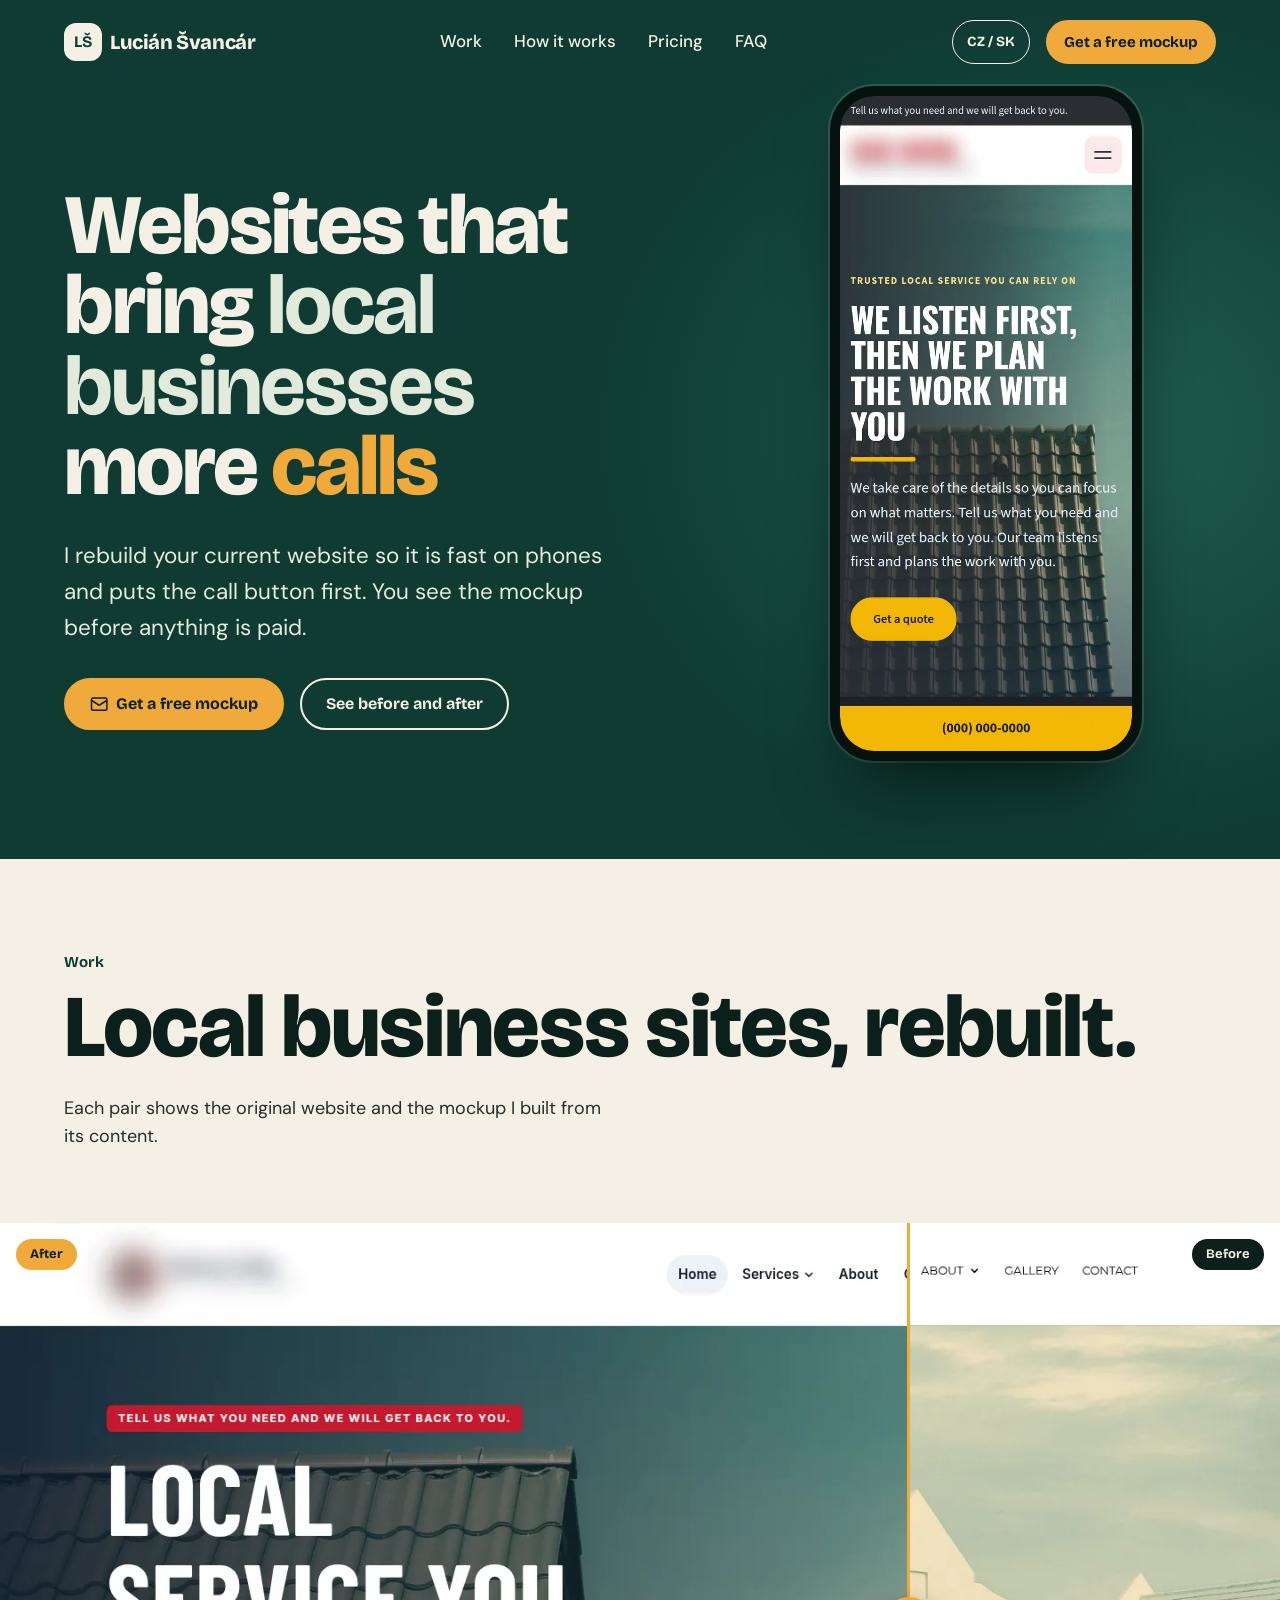
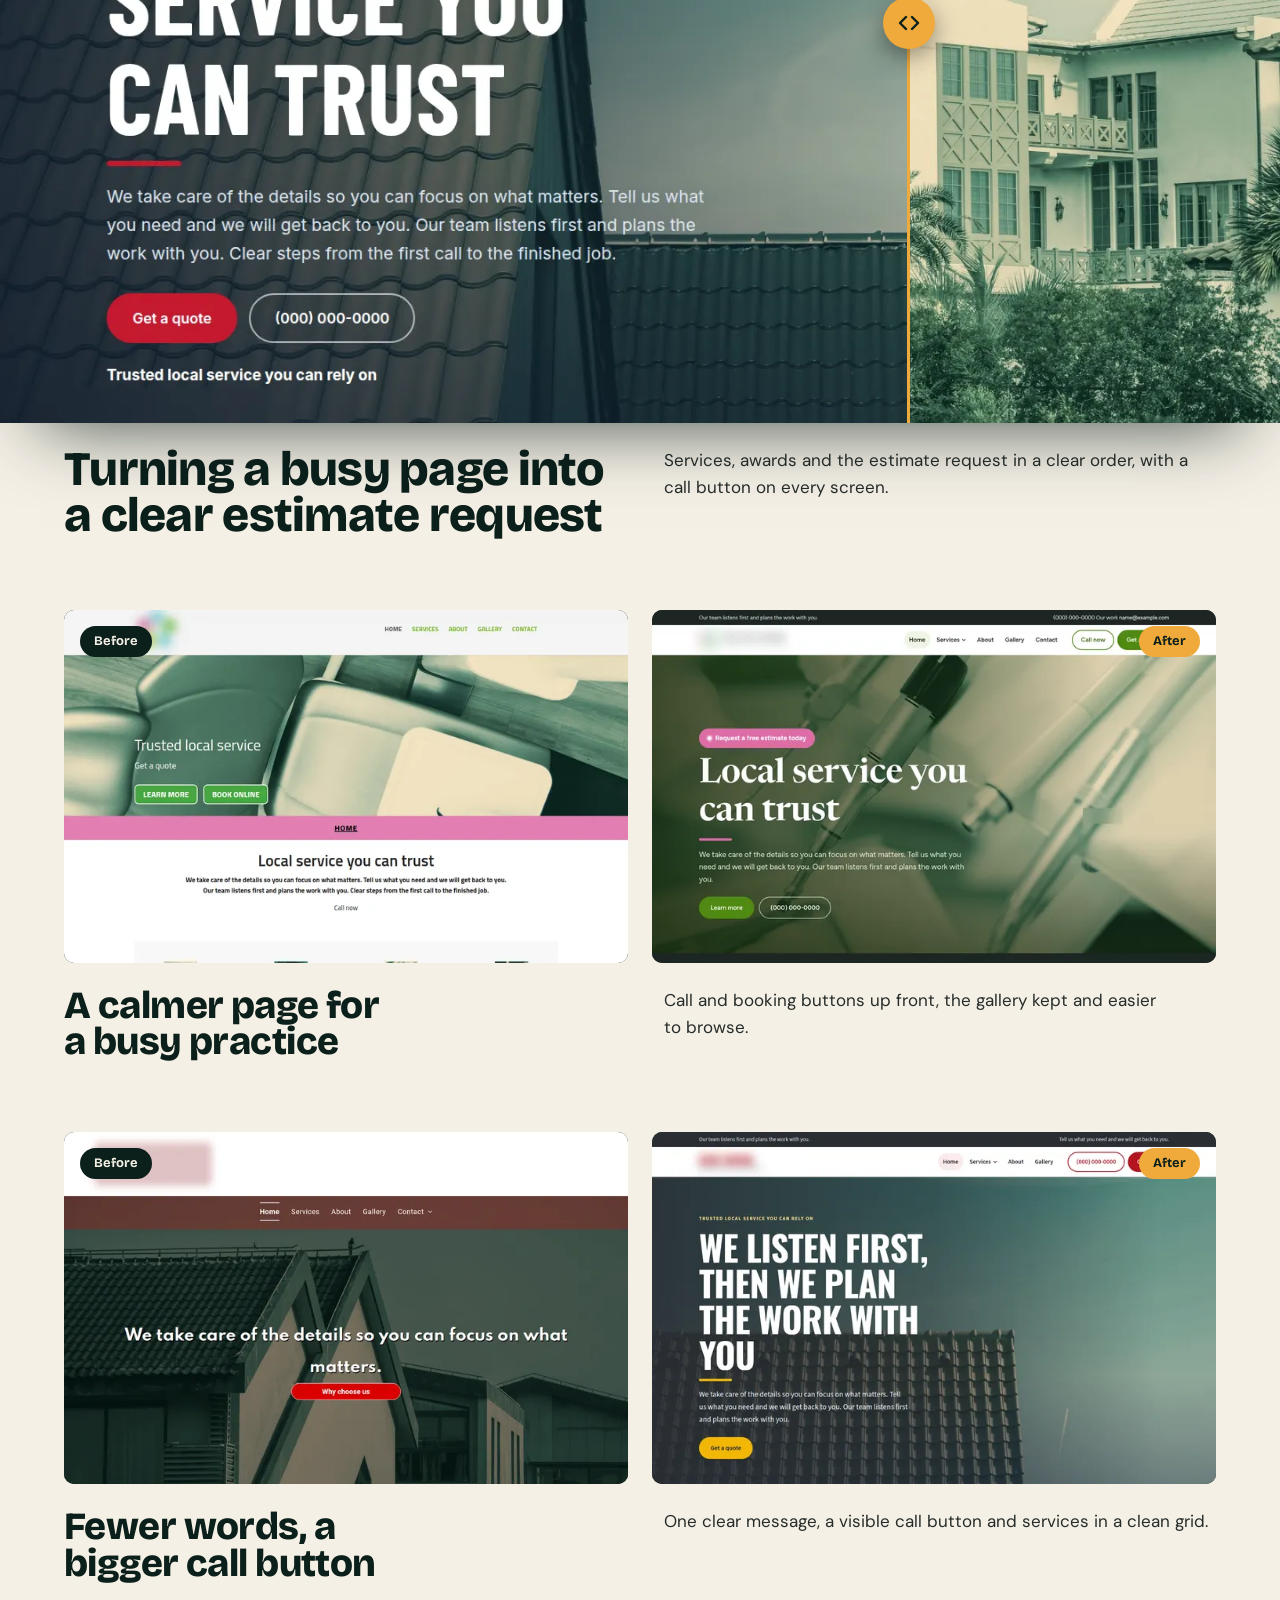
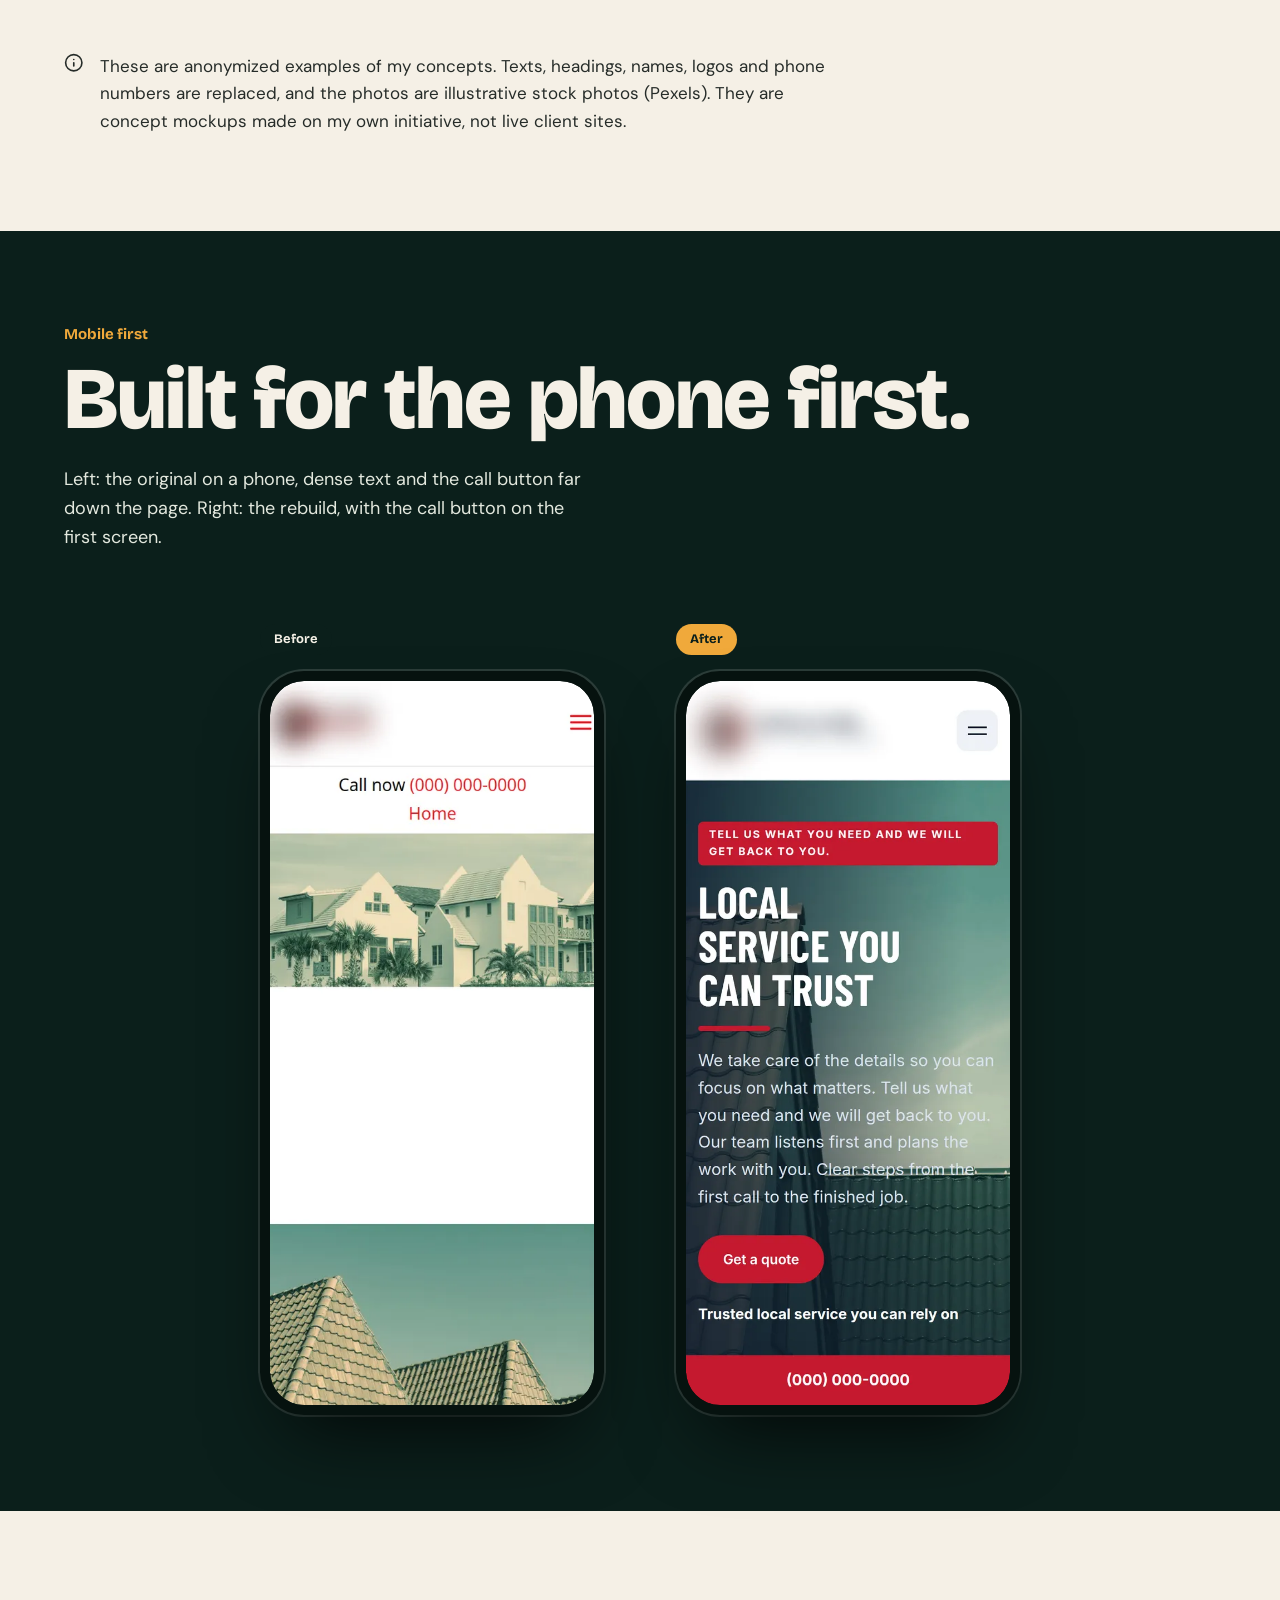
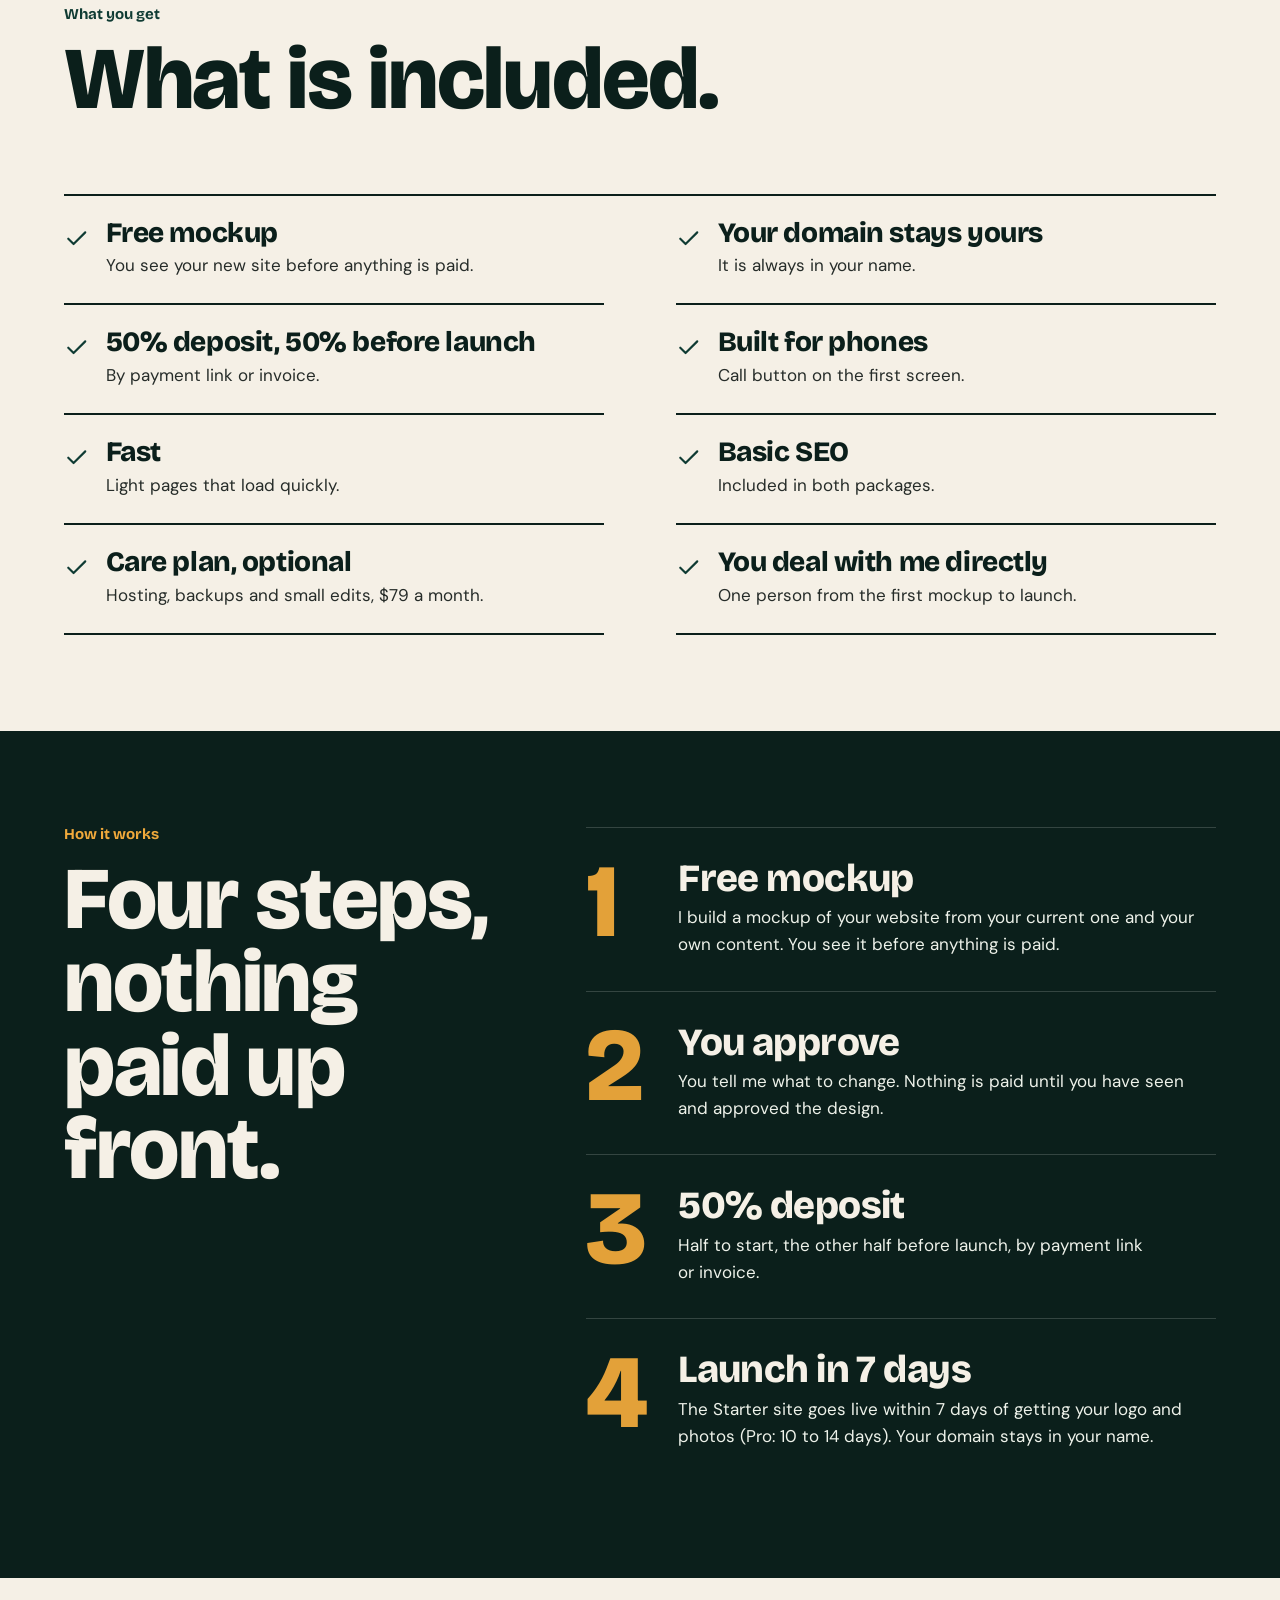
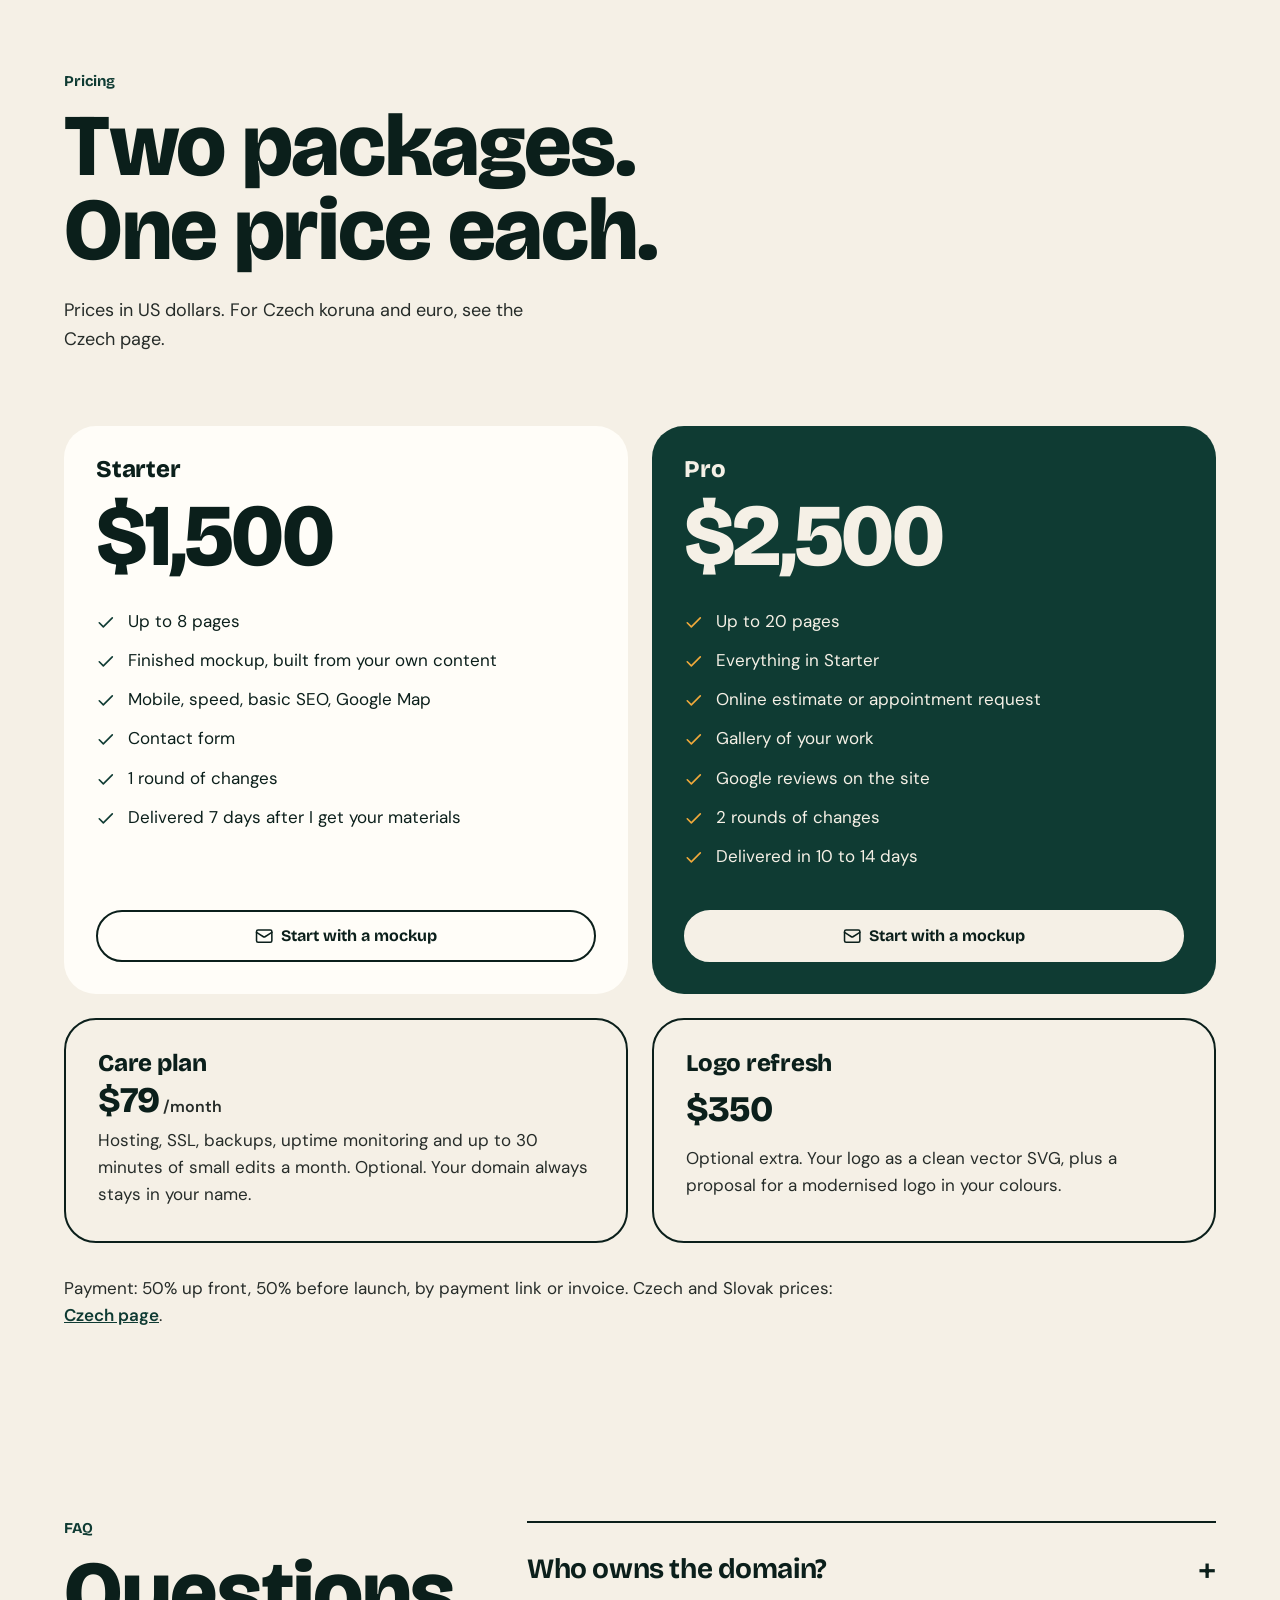
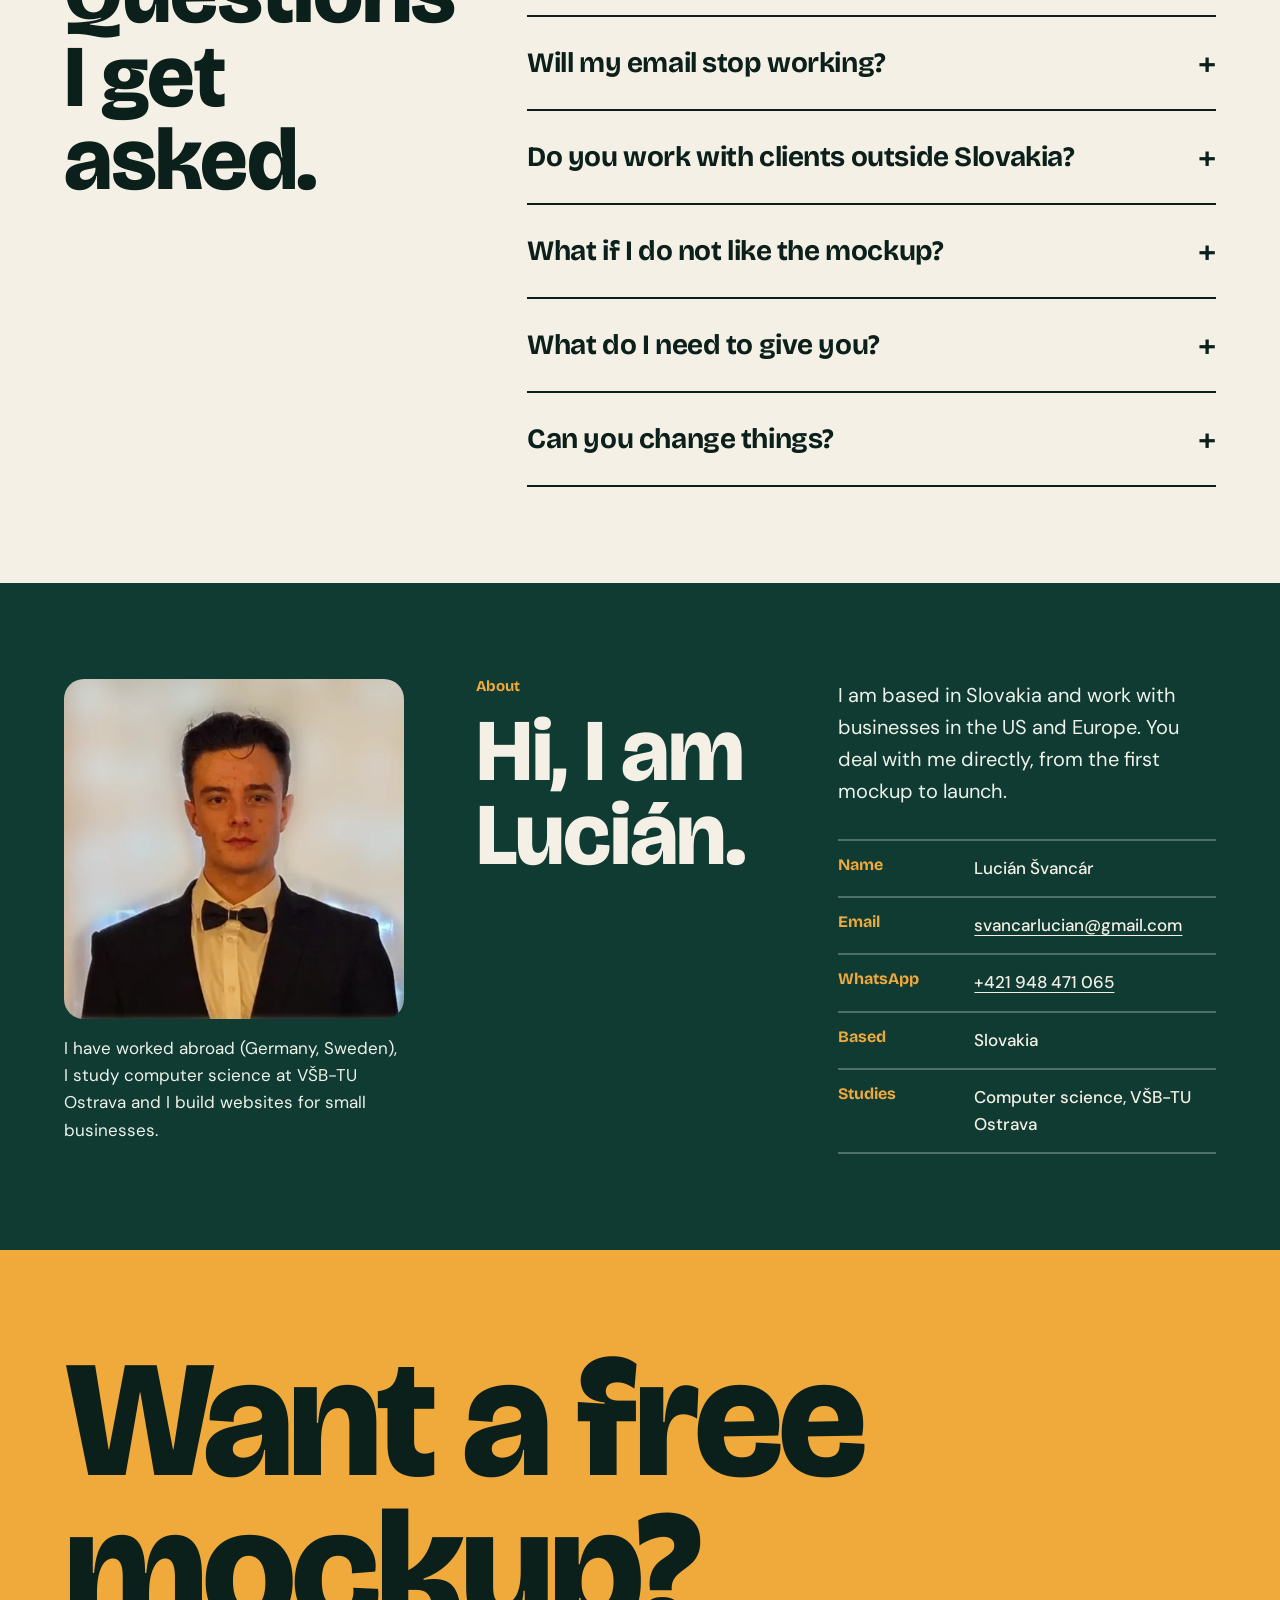
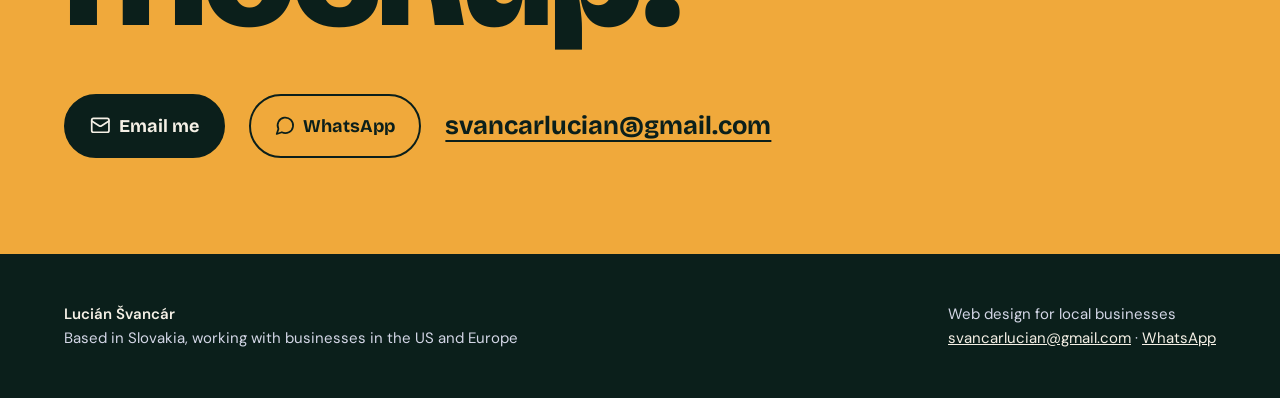
==== commit e66f0e5d: "Ilustracne fotky z Pexels v ukazkach pred/po, poznamka upravena Co-Authored-By: Claude Sonnet 5.5 <n" ====
--- a/index.html
+++ b/index.html
@@ -41,7 +41,7 @@
 <section id="work"><div class="wrap">
 <div class="sec-h rv"><div><span class="kick">Work</span><h2>Local business sites, rebuilt.</h2></div><p>Each pair shows the original website and the mockup I built from its content.</p></div>
 <div class="bigcase rv"><div class="cmp" style="--p:71%"><div class="cmp-i cmp-b"><span class="tag">Before</span><img src="img/roof1-before-700.webp" srcset="img/roof1-before-700.webp 720w,img/roof1-before.webp 1440w" sizes="100vw" width="1440" height="900" alt="Before and after, local roofing company (anonymized)" loading="lazy" decoding="async"></div><div class="cmp-i cmp-a"><span class="tag t2">After</span><img src="img/roof1-after-700.webp" srcset="img/roof1-after-700.webp 720w,img/roof1-after.webp 1440w" sizes="100vw" width="1440" height="900" alt="Before and after, local roofing company (anonymized)" loading="lazy" decoding="async"></div><div class="cmp-h" aria-hidden="true"><span><svg viewBox="0 0 24 24"><path d="m9 6-6 6 6 6M15 6l6 6-6 6"/></svg></span></div><input class="cmp-r" type="range" min="0" max="100" value="71" aria-label="Drag to compare before and after"></div><div class="wrap"><div class="cap"><h3>Turning a busy page into a clear estimate request</h3><p>Services, awards and the estimate request in a clear order, with a call button on every screen.</p></div></div></div><div class="smalls"><article class="sm-c rv"><div class="duo"><figure><span class="tag">Before</span><img src="img/dental-before-700.webp" srcset="img/dental-before-700.webp 720w,img/dental-before.webp 1440w" sizes="(min-width:900px) 45vw,100vw" width="1440" height="900" alt="Before and after, local dental practice (anonymized)" loading="lazy" decoding="async"></figure><figure><span class="tag t2">After</span><img src="img/dental-after-700.webp" srcset="img/dental-after-700.webp 720w,img/dental-after.webp 1440w" sizes="(min-width:900px) 45vw,100vw" width="1440" height="900" alt="Before and after, local dental practice (anonymized)" loading="lazy" decoding="async"></figure></div><div class="cap"><h3>A calmer page for a busy practice</h3><p>Call and booking buttons up front, the gallery kept and easier to browse.</p></div></article><article class="sm-c rv"><div class="duo"><figure><span class="tag">Before</span><img src="img/roof2-before-700.webp" srcset="img/roof2-before-700.webp 720w,img/roof2-before.webp 1440w" sizes="(min-width:900px) 45vw,100vw" width="1440" height="900" alt="Before and after, local roofing company (anonymized)" loading="lazy" decoding="async"></figure><figure><span class="tag t2">After</span><img src="img/roof2-after-700.webp" srcset="img/roof2-after-700.webp 720w,img/roof2-after.webp 1440w" sizes="(min-width:900px) 45vw,100vw" width="1440" height="900" alt="Before and after, local roofing company (anonymized)" loading="lazy" decoding="async"></figure></div><div class="cap"><h3>Fewer words, a bigger call button</h3><p>One clear message, a visible call button and services in a clean grid.</p></div></article></div>
-<p class="note rv"><svg class="i" viewBox="0 0 24 24" aria-hidden="true"><circle cx="12" cy="12" r="10"/><path d="M12 16v-4M12 8h.01"/></svg><span>These are anonymized examples of my concepts. Texts, headings, names, logos and phone numbers are replaced, and the photos come from the sample concepts. They are concept mockups made on my own initiative, not live client sites.</span></p>
+<p class="note rv"><svg class="i" viewBox="0 0 24 24" aria-hidden="true"><circle cx="12" cy="12" r="10"/><path d="M12 16v-4M12 8h.01"/></svg><span>These are anonymized examples of my concepts. Texts, headings, names, logos and phone numbers are replaced, and the photos are illustrative stock photos (Pexels). They are concept mockups made on my own initiative, not live client sites.</span></p>
 </div></section>
 <section id="mobile" class="dark mf"><div class="wrap"><div class="sec-h rv"><div><span class="kick">Mobile first</span><h2>Built for the phone first.</h2></div><p>Left: the original on a phone, dense text and the call button far down the page. Right: the rebuild, with the call button on the first screen.</p></div><div class="phones rv"><figure class="phone-w"><span class="tag">Before</span><div class="phone"><img src="img/m-roof1-before.webp" width="600" height="1298" alt="Anonymized phone screenshot of a roofing company website" loading="lazy" decoding="async"></div></figure><figure class="phone-w"><span class="tag t2">After</span><div class="phone"><img src="img/m-roof1-after.webp" width="600" height="1298" alt="Anonymized phone screenshot of a roofing company website" loading="lazy" decoding="async"></div></figure></div></div></section>
 <section id="get"><div class="wrap"><div class="sec-h rv"><div><span class="kick">What you get</span><h2>What is included.</h2></div></div><ul class="gets"><li class="rv"><svg class="i" viewBox="0 0 24 24" aria-hidden="true"><path d="M20 6 9 17l-5-5"/></svg><div><h3>Free mockup</h3><p>You see your new site before anything is paid.</p></div></li><li class="rv"><svg class="i" viewBox="0 0 24 24" aria-hidden="true"><path d="M20 6 9 17l-5-5"/></svg><div><h3>Your domain stays yours</h3><p>It is always in your name.</p></div></li><li class="rv"><svg class="i" viewBox="0 0 24 24" aria-hidden="true"><path d="M20 6 9 17l-5-5"/></svg><div><h3>50% deposit, 50% before launch</h3><p>By payment link or invoice.</p></div></li><li class="rv"><svg class="i" viewBox="0 0 24 24" aria-hidden="true"><path d="M20 6 9 17l-5-5"/></svg><div><h3>Built for phones</h3><p>Call button on the first screen.</p></div></li><li class="rv"><svg class="i" viewBox="0 0 24 24" aria-hidden="true"><path d="M20 6 9 17l-5-5"/></svg><div><h3>Fast</h3><p>Light pages that load quickly.</p></div></li><li class="rv"><svg class="i" viewBox="0 0 24 24" aria-hidden="true"><path d="M20 6 9 17l-5-5"/></svg><div><h3>Basic SEO</h3><p>Included in both packages.</p></div></li><li class="rv"><svg class="i" viewBox="0 0 24 24" aria-hidden="true"><path d="M20 6 9 17l-5-5"/></svg><div><h3>Care plan, optional</h3><p>Hosting, backups and small edits, $79 a month.</p></div></li><li class="rv"><svg class="i" viewBox="0 0 24 24" aria-hidden="true"><path d="M20 6 9 17l-5-5"/></svg><div><h3>You deal with me directly</h3><p>One person from the first mockup to launch.</p></div></li></ul></div></section>
